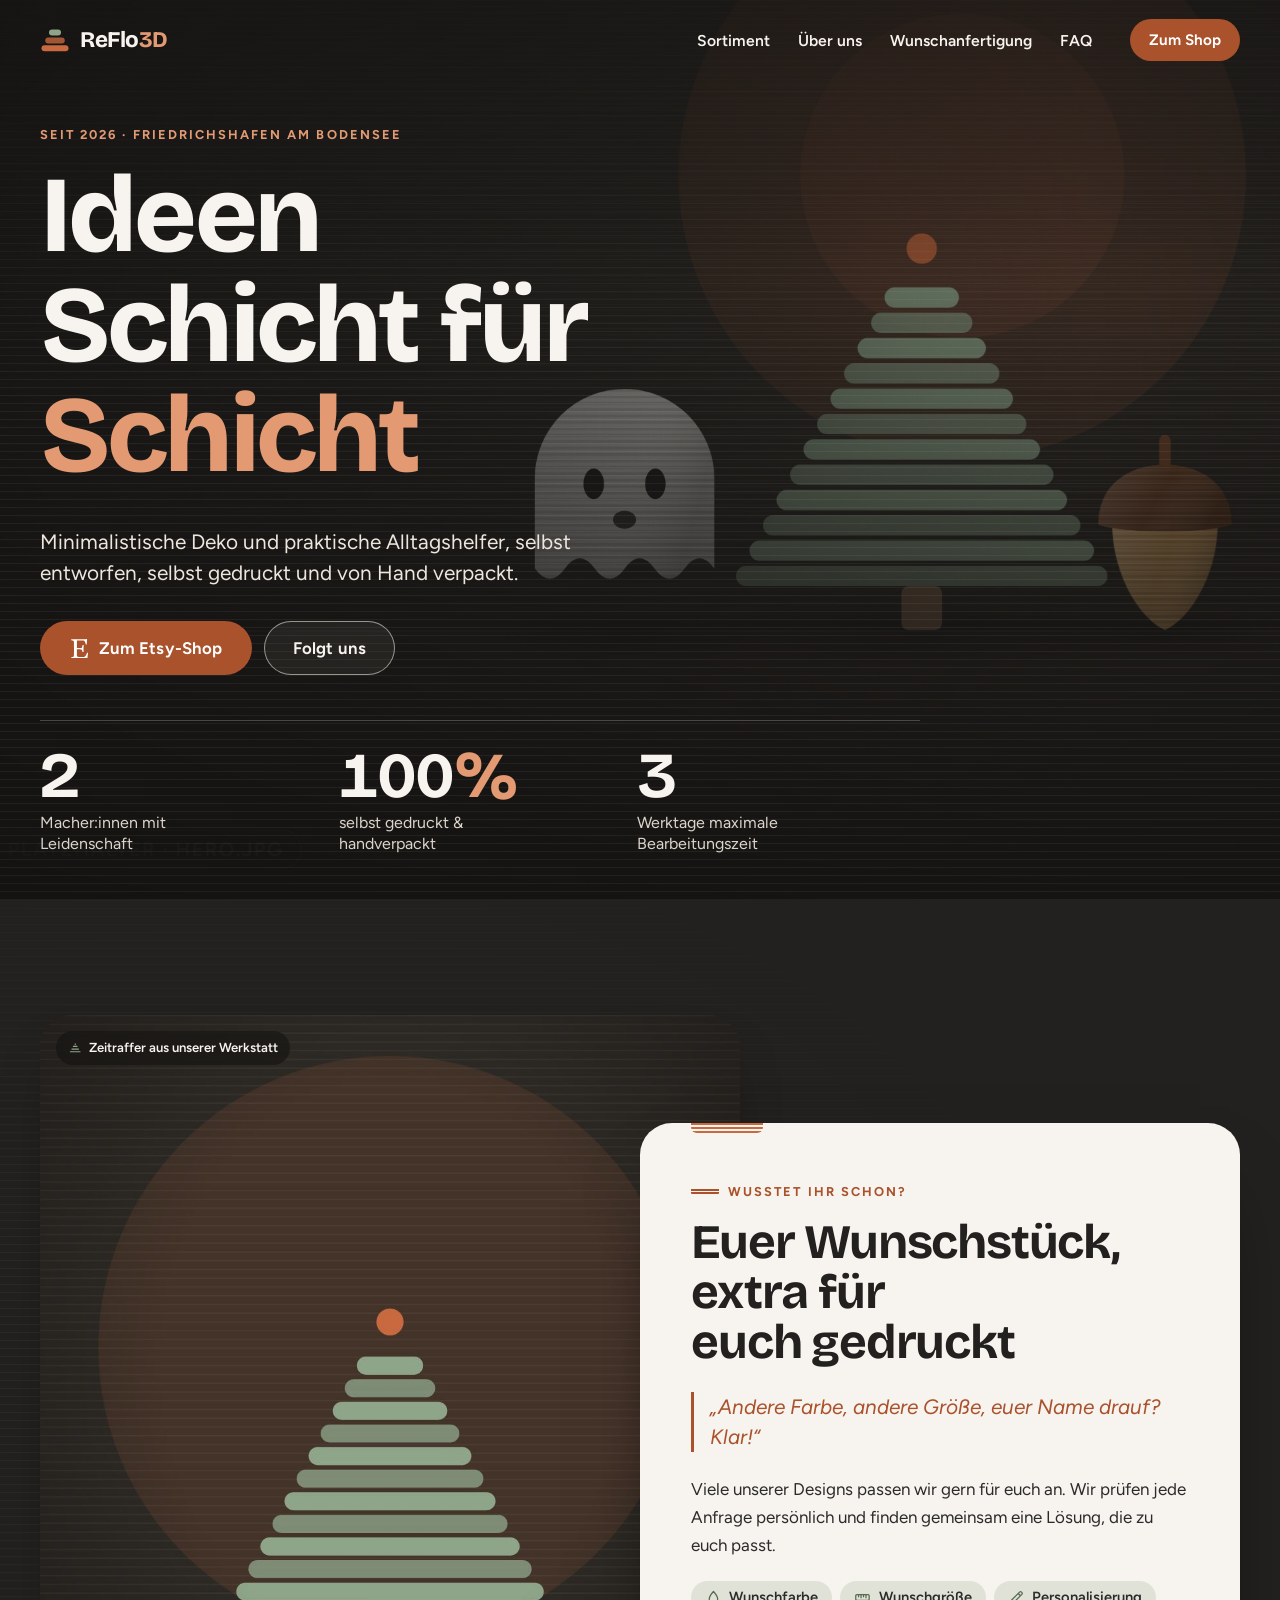
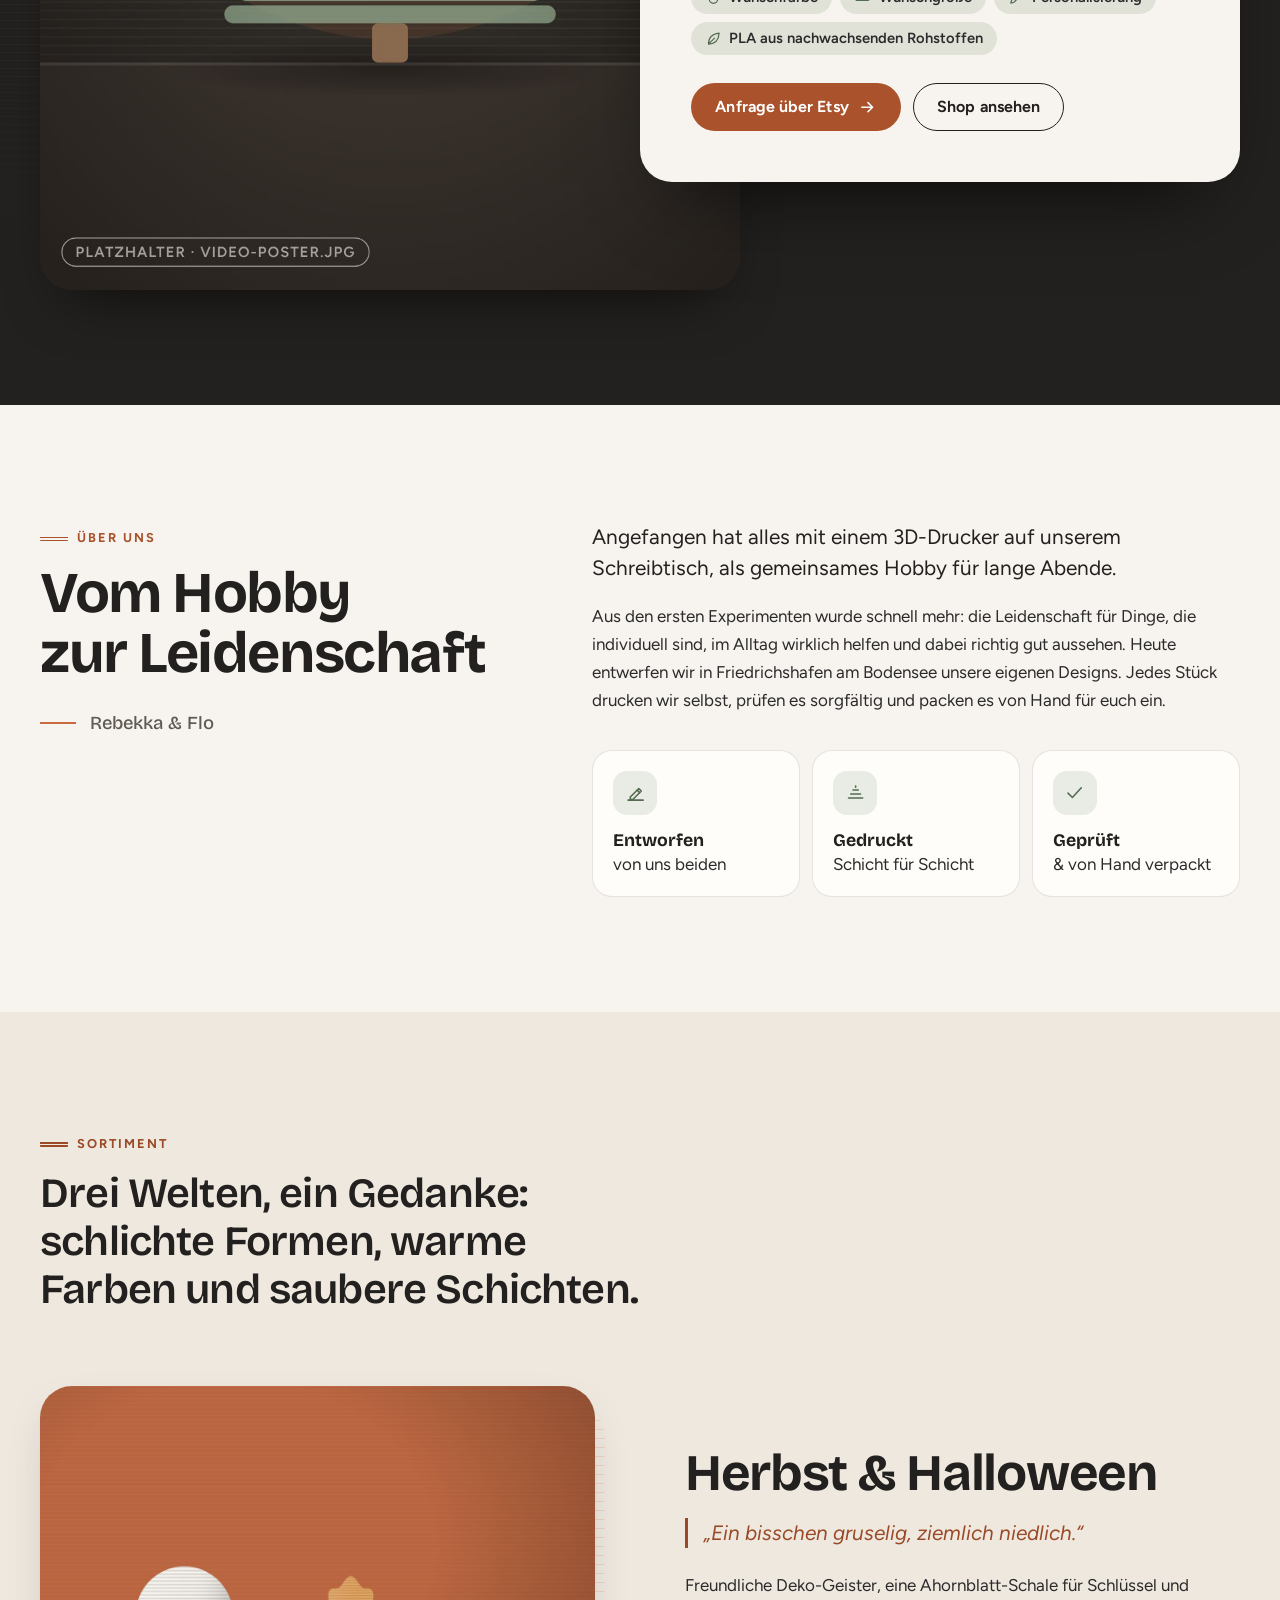
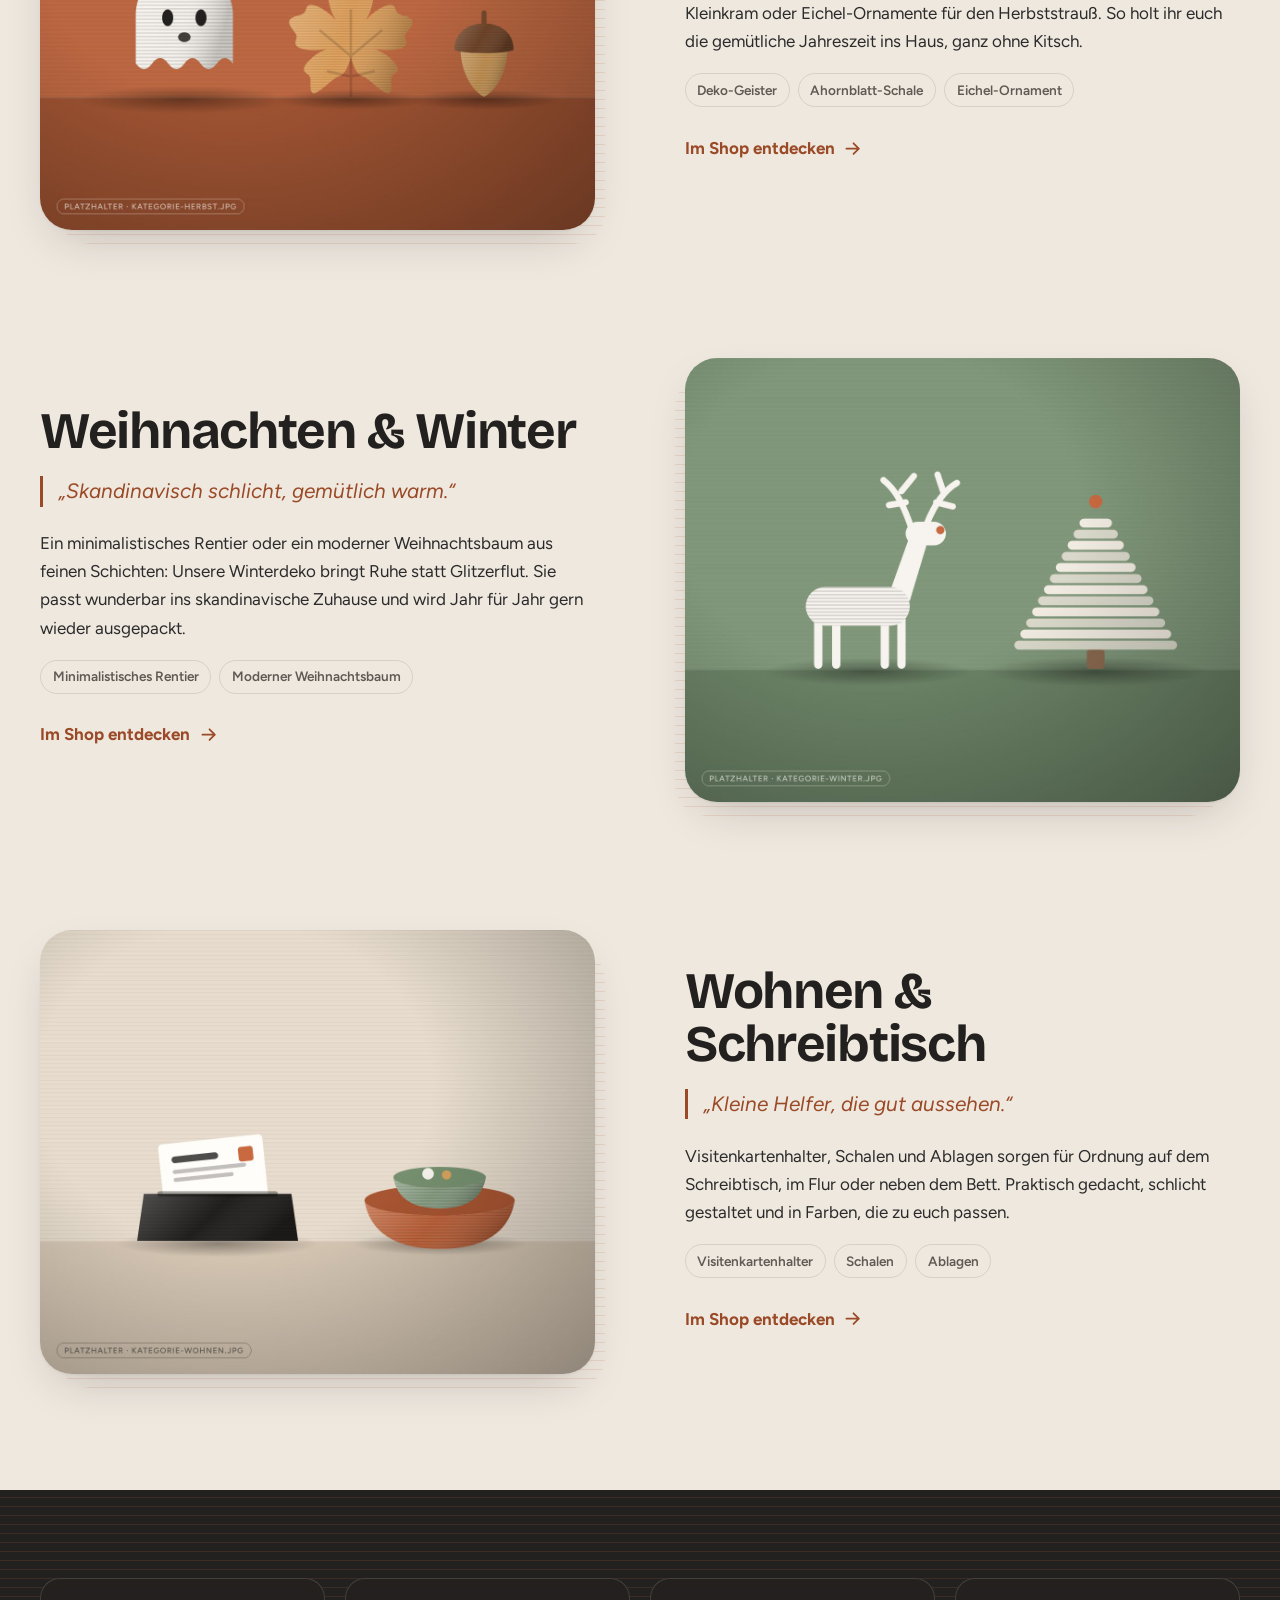
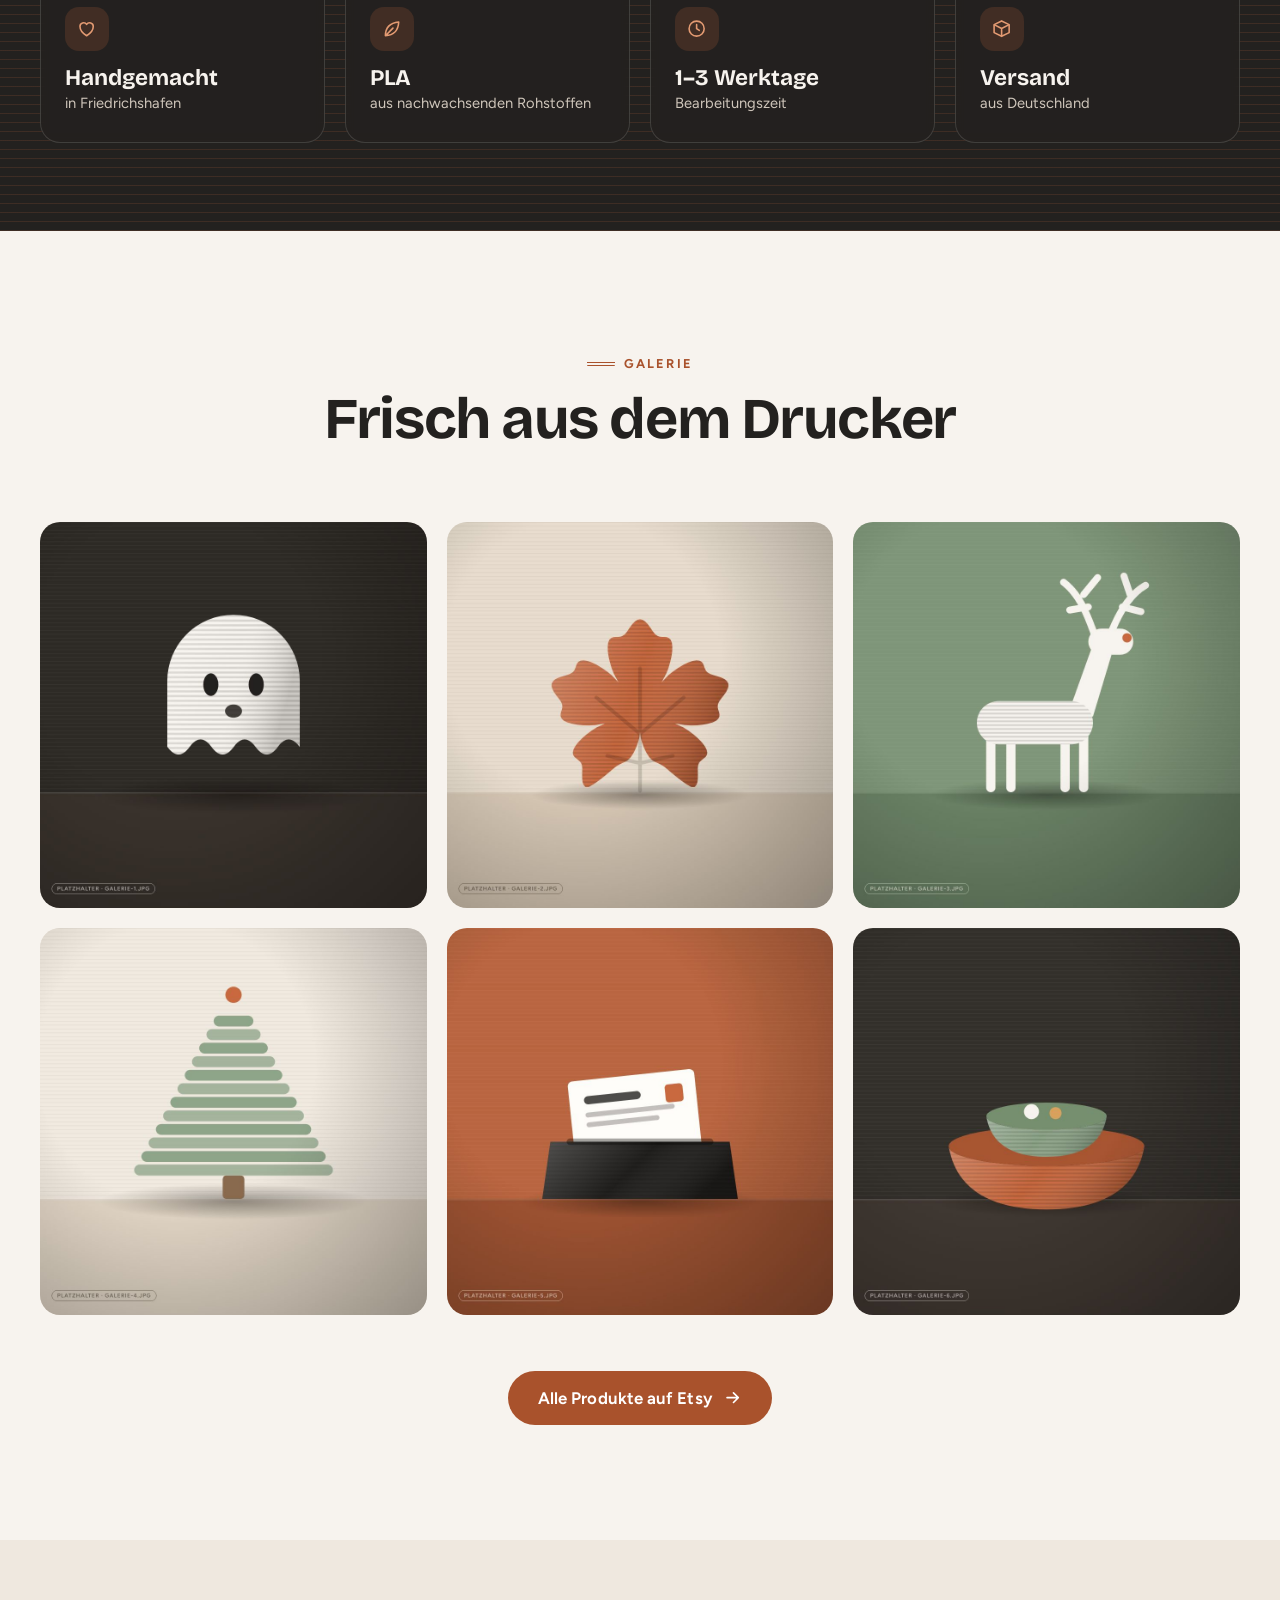
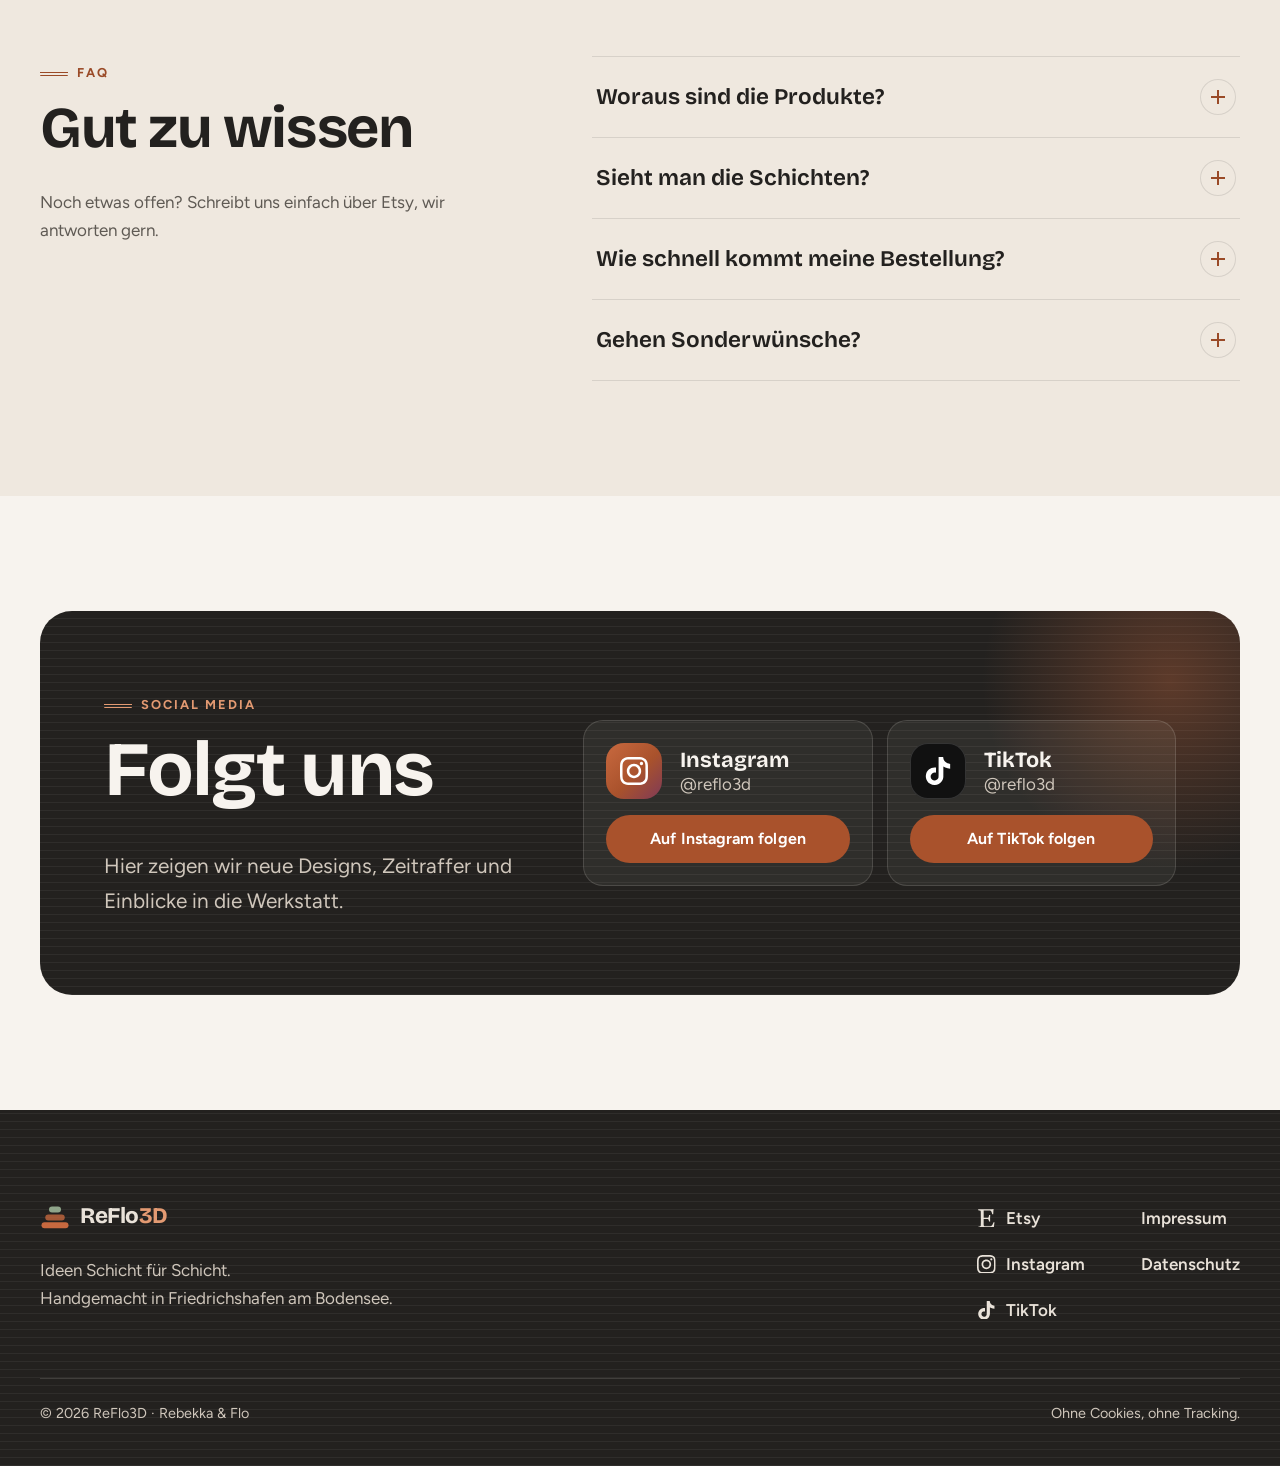
==== index.html @ 63804d5b "One-Page-Website für ReFlo3D - index.html: Hero mit Druck-Animation und hochzählenden Kennzahlen,   " ====
<!doctype html>
<html lang="de">
<head>
  <meta charset="utf-8">
  <meta name="viewport" content="width=device-width, initial-scale=1, viewport-fit=cover">
  <title>ReFlo3D – Ideen Schicht für Schicht | 3D-Druck-Deko aus Friedrichshafen</title>
  <meta name="description" content="ReFlo3D ist der kleine 3D-Druck-Shop von Rebekka und Flo aus Friedrichshafen am Bodensee: minimalistische Deko und praktische Alltagshelfer, selbst entworfen, selbst gedruckt und von Hand verpackt.">
  <link rel="canonical" href="https://reflo3d.de/">
  <meta name="theme-color" content="#23211F">
  <meta name="color-scheme" content="light dark">

  <!-- Open Graph / Twitter -->
  <meta property="og:type" content="website">
  <meta property="og:locale" content="de_DE">
  <meta property="og:site_name" content="ReFlo3D">
  <meta property="og:url" content="https://reflo3d.de/">
  <meta property="og:title" content="ReFlo3D – Ideen Schicht für Schicht">
  <meta property="og:description" content="Minimalistische Deko und praktische Alltagshelfer aus dem 3D-Drucker, selbst entworfen und von Hand verpackt in Friedrichshafen am Bodensee.">
  <meta property="og:image" content="https://reflo3d.de/assets/img/og-image.jpg">
  <meta property="og:image:width" content="1200">
  <meta property="og:image:height" content="630">
  <meta property="og:image:alt" content="ReFlo3D – Ideen Schicht für Schicht">
  <meta name="twitter:card" content="summary_large_image">
  <meta name="twitter:title" content="ReFlo3D – Ideen Schicht für Schicht">
  <meta name="twitter:description" content="Minimalistische 3D-Druck-Deko und Alltagshelfer aus Friedrichshafen am Bodensee.">
  <meta name="twitter:image" content="https://reflo3d.de/assets/img/og-image.jpg">

  <!-- Icons -->
  <link rel="icon" href="assets/img/favicon.svg" type="image/svg+xml">
  <link rel="icon" href="assets/img/favicon-32.png" type="image/png" sizes="32x32">
  <link rel="apple-touch-icon" href="assets/img/apple-touch-icon.png">

  <!-- Lokale Schriften, kein externes CDN -->
  <link rel="preload" href="assets/fonts/bricolage-grotesque-latin-wght.woff2" as="font" type="font/woff2" crossorigin>
  <link rel="preload" href="assets/fonts/figtree-latin-wght.woff2" as="font" type="font/woff2" crossorigin>
  <link rel="stylesheet" href="assets/css/style.css">
  <script>document.documentElement.classList.add('js');</script>
  <script src="assets/js/main.js" defer></script>

  <script type="application/ld+json">
  {
    "@context": "https://schema.org",
    "@type": "Organization",
    "name": "ReFlo3D",
    "url": "https://reflo3d.de/",
    "logo": "https://reflo3d.de/assets/img/logo.svg",
    "slogan": "Ideen Schicht für Schicht",
    "foundingDate": "2026",
    "address": { "@type": "PostalAddress", "addressLocality": "Friedrichshafen", "addressCountry": "DE" },
    "sameAs": [
      "https://www.etsy.com/de/shop/Reflo3d",
      "https://www.instagram.com/reflo3d",
      "https://www.tiktok.com/@reflo3d"
    ]
  }
  </script>
</head>
<body>
  <!-- Icon-Sprite: Marken-Icons aus Simple Icons (simpleicons.org, CC0), restliche Icons eigene Linien-Icons -->
  <svg width="0" height="0" class="sprite" aria-hidden="true" focusable="false">
    <symbol id="i-etsy" viewBox="0 0 24 24"><path fill="currentColor" d="M8.559 2.445c0-.325.033-.52.59-.52h7.465c1.3 0 2.02 1.11 2.54 3.193l.42 1.666h1.27c.23-4.728.43-6.784.43-6.784s-3.196.36-5.09.36H6.635L1.521.196v1.37l1.725.326c1.21.24 1.5.496 1.6 1.606 0 0 .11 3.27.11 8.64 0 5.385-.09 8.61-.09 8.61 0 .973-.39 1.333-1.59 1.573l-1.722.33V24l5.13-.165h8.55c1.935 0 6.39.165 6.39.165.105-1.17.75-6.48.855-7.064h-1.2l-1.284 2.91c-1.005 2.28-2.476 2.445-4.11 2.445h-4.906c-1.63 0-2.415-.64-2.415-2.05V12.8s3.62 0 4.79.096c.912.064 1.463.325 1.76 1.598l.39 1.695h1.41l-.09-4.278.192-4.305h-1.391l-.45 1.89c-.283 1.244-.48 1.47-1.754 1.6-1.666.17-4.815.14-4.815.14V2.45h-.05z"/></symbol>
    <symbol id="i-instagram" viewBox="0 0 24 24"><path fill="currentColor" d="M7.0301.084c-1.2768.0602-2.1487.264-2.911.5634-.7888.3075-1.4575.72-2.1228 1.3877-.6652.6677-1.075 1.3368-1.3802 2.127-.2954.7638-.4956 1.6365-.552 2.914-.0564 1.2775-.0689 1.6882-.0626 4.947.0062 3.2586.0206 3.6671.0825 4.9473.061 1.2765.264 2.1482.5635 2.9107.308.7889.72 1.4573 1.388 2.1228.6679.6655 1.3365 1.0743 2.1285 1.38.7632.295 1.6361.4961 2.9134.552 1.2773.056 1.6884.069 4.9462.0627 3.2578-.0062 3.668-.0207 4.9478-.0814 1.28-.0607 2.147-.2652 2.9098-.5633.7889-.3086 1.4578-.72 2.1228-1.3881.665-.6682 1.0745-1.3378 1.3795-2.1284.2957-.7632.4966-1.636.552-2.9124.056-1.2809.0692-1.6898.063-4.948-.0063-3.2583-.021-3.6668-.0817-4.9465-.0607-1.2797-.264-2.1487-.5633-2.9117-.3084-.7889-.72-1.4568-1.3876-2.1228C21.2982 1.33 20.628.9208 19.8378.6165 19.074.321 18.2017.1197 16.9244.0645 15.6471.0093 15.236-.005 11.977.0014 8.718.0076 8.31.0215 7.0301.0839m.1402 21.6932c-1.17-.0509-1.8053-.2453-2.2287-.408-.5606-.216-.96-.4771-1.3819-.895-.422-.4178-.6811-.8186-.9-1.378-.1644-.4234-.3624-1.058-.4171-2.228-.0595-1.2645-.072-1.6442-.079-4.848-.007-3.2037.0053-3.583.0607-4.848.05-1.169.2456-1.805.408-2.2282.216-.5613.4762-.96.895-1.3816.4188-.4217.8184-.6814 1.3783-.9003.423-.1651 1.0575-.3614 2.227-.4171 1.2655-.06 1.6447-.072 4.848-.079 3.2033-.007 3.5835.005 4.8495.0608 1.169.0508 1.8053.2445 2.228.408.5608.216.96.4754 1.3816.895.4217.4194.6816.8176.9005 1.3787.1653.4217.3617 1.056.4169 2.2263.0602 1.2655.0739 1.645.0796 4.848.0058 3.203-.0055 3.5834-.061 4.848-.051 1.17-.245 1.8055-.408 2.2294-.216.5604-.4763.96-.8954 1.3814-.419.4215-.8181.6811-1.3783.9-.4224.1649-1.0577.3617-2.2262.4174-1.2656.0595-1.6448.072-4.8493.079-3.2045.007-3.5825-.006-4.848-.0608M16.953 5.5864A1.44 1.44 0 1 0 18.39 4.144a1.44 1.44 0 0 0-1.437 1.4424M5.8385 12.012c.0067 3.4032 2.7706 6.1557 6.173 6.1493 3.4026-.0065 6.157-2.7701 6.1506-6.1733-.0065-3.4032-2.771-6.1565-6.174-6.1498-3.403.0067-6.156 2.771-6.1496 6.1738M8 12.0077a4 4 0 1 1 4.008 3.9921A3.9996 3.9996 0 0 1 8 12.0077"/></symbol>
    <symbol id="i-tiktok" viewBox="0 0 24 24"><path fill="currentColor" d="M12.525.02c1.31-.02 2.61-.01 3.91-.02.08 1.53.63 3.09 1.75 4.17 1.12 1.11 2.7 1.62 4.24 1.79v4.03c-1.44-.05-2.89-.35-4.2-.97-.57-.26-1.1-.59-1.62-.93-.01 2.92.01 5.84-.02 8.75-.08 1.4-.54 2.79-1.35 3.94-1.31 1.92-3.58 3.17-5.91 3.21-1.43.08-2.86-.31-4.08-1.03-2.02-1.19-3.44-3.37-3.65-5.71-.02-.5-.03-1-.01-1.49.18-1.9 1.12-3.72 2.58-4.96 1.66-1.44 3.98-2.13 6.15-1.72.02 1.48-.04 2.96-.04 4.44-.99-.32-2.15-.23-3.02.37-.63.41-1.11 1.04-1.36 1.75-.21.51-.15 1.07-.14 1.61.24 1.64 1.82 3.02 3.5 2.87 1.12-.01 2.19-.66 2.77-1.61.19-.33.4-.67.41-1.06.1-1.79.06-3.57.07-5.36.01-4.03-.01-8.05.02-12.07z"/></symbol>
    <symbol id="i-arrow" viewBox="0 0 24 24"><path fill="none" stroke="currentColor" stroke-width="2" stroke-linecap="round" stroke-linejoin="round" d="M5 12h14m-6-6 6 6-6 6"/></symbol>
    <symbol id="i-droplet" viewBox="0 0 24 24"><path fill="none" stroke="currentColor" stroke-width="1.8" stroke-linejoin="round" d="M12 3.5s6 6.4 6 10.8a6 6 0 0 1-12 0C6 9.9 12 3.5 12 3.5z"/></symbol>
    <symbol id="i-ruler" viewBox="0 0 24 24"><g fill="none" stroke="currentColor" stroke-width="1.8" stroke-linecap="round" stroke-linejoin="round"><rect x="2.5" y="8" width="19" height="8" rx="1.6"/><path d="M6.5 8v3M10 8v4.5M13.5 8v3M17 8v4.5"/></g></symbol>
    <symbol id="i-pen" viewBox="0 0 24 24"><path fill="none" stroke="currentColor" stroke-width="1.8" stroke-linecap="round" stroke-linejoin="round" d="m4 20 1.2-4.4L16.4 4.4a2 2 0 0 1 2.8 0l.4.4a2 2 0 0 1 0 2.8L8.4 18.8zM14.5 6.3l3.2 3.2"/></symbol>
    <symbol id="i-leaf" viewBox="0 0 24 24"><path fill="none" stroke="currentColor" stroke-width="1.8" stroke-linecap="round" stroke-linejoin="round" d="M5 20c0-9 5.5-14.5 15-15.5C19.5 14 14 19.5 5 20zm0 0 8.5-8.5"/></symbol>
    <symbol id="i-heart" viewBox="0 0 24 24"><path fill="none" stroke="currentColor" stroke-width="1.8" stroke-linejoin="round" d="M12 20s-7.5-4.6-7.5-10.4A4.1 4.1 0 0 1 12 7.2a4.1 4.1 0 0 1 7.5 2.4C19.5 15.4 12 20 12 20z"/></symbol>
    <symbol id="i-clock" viewBox="0 0 24 24"><g fill="none" stroke="currentColor" stroke-width="1.8" stroke-linecap="round" stroke-linejoin="round"><circle cx="12" cy="12" r="8.5"/><path d="M12 7.5V12l3 2"/></g></symbol>
    <symbol id="i-box" viewBox="0 0 24 24"><g fill="none" stroke="currentColor" stroke-width="1.8" stroke-linejoin="round"><path d="M3.5 7.5 12 3.3l8.5 4.2v9L12 20.7l-8.5-4.2z"/><path d="M3.5 7.5 12 11.8l8.5-4.3M12 11.8v8.9"/></g></symbol>
    <symbol id="i-layers" viewBox="0 0 24 24"><g fill="none" stroke="currentColor" stroke-width="1.8" stroke-linecap="round"><path d="M4 18h16M6.5 13.5h11M9 9h6"/><path d="M12 4.5v1.5"/></g></symbol>
    <symbol id="i-check" viewBox="0 0 24 24"><path fill="none" stroke="currentColor" stroke-width="1.8" stroke-linecap="round" stroke-linejoin="round" d="M4.5 12.5 9.5 17.5 19.5 6.5"/></symbol>
    <symbol id="i-pencil-ruler" viewBox="0 0 24 24"><g fill="none" stroke="currentColor" stroke-width="1.8" stroke-linecap="round" stroke-linejoin="round"><path d="M3.5 20.5h17"/><path d="m6 17 9.6-9.6 2.8 2.8L8.8 19.8H6z"/><path d="m13.8 9.2 2.8 2.8"/></g></symbol>
    <symbol id="i-play" viewBox="0 0 24 24"><path fill="currentColor" d="M8 5.5v13l10.5-6.5z"/></symbol>
    <symbol id="i-pause" viewBox="0 0 24 24"><path fill="currentColor" d="M7 5h3.5v14H7zM13.5 5H17v14h-3.5z"/></symbol>
    <symbol id="i-mark" viewBox="0 0 40 40"><rect x="2" y="27" width="36" height="8" rx="4" fill="#C8693F"/><rect x="7" y="16.5" width="26" height="8" rx="4" fill="#C8693F" opacity=".78"/><rect x="12" y="6" width="16" height="8" rx="4" fill="#8FA58A"/></symbol>
  </svg>

  <a class="skip-link" href="#inhalt">Zum Inhalt springen</a>

  <!-- 1. Header -->
  <header class="site-header" data-header>
    <div class="container header-inner">
      <a class="brand" href="#top" aria-label="ReFlo3D – zum Seitenanfang">
        <svg class="brand-mark" width="32" height="32" aria-hidden="true" focusable="false"><use href="#i-mark"/></svg>
        <span class="brand-name">ReFlo<span>3D</span></span>
      </a>

      <nav class="nav" aria-label="Hauptnavigation">
        <ul class="nav-list">
          <li><a href="#sortiment">Sortiment</a></li>
          <li><a href="#ueber-uns">Über uns</a></li>
          <li><a href="#wunschanfertigung">Wunschanfertigung</a></li>
          <li><a href="#faq">FAQ</a></li>
        </ul>
        <a class="btn btn-primary btn-sm" href="https://www.etsy.com/de/shop/Reflo3d" target="_blank" rel="noopener noreferrer">Zum Shop</a>
      </nav>

      <button class="burger" type="button" aria-expanded="false" aria-controls="mobile-menu" aria-label="Menü öffnen" data-burger>
        <span class="burger-lines" aria-hidden="true"><span></span><span></span><span></span></span>
      </button>
    </div>
  </header>

  <!-- Mobiles Vollbild-Menü -->
  <div class="mobile-menu" id="mobile-menu" role="dialog" aria-modal="true" aria-label="Menü" hidden data-menu>
    <nav class="mobile-menu-inner container" aria-label="Mobile Navigation">
      <ul class="mobile-menu-list">
        <li><a href="#sortiment">Sortiment</a></li>
        <li><a href="#ueber-uns">Über uns</a></li>
        <li><a href="#wunschanfertigung">Wunschanfertigung</a></li>
        <li><a href="#faq">FAQ</a></li>
        <li><a href="#folgt-uns">Folgt uns</a></li>
      </ul>
      <a class="btn btn-primary btn-lg" href="https://www.etsy.com/de/shop/Reflo3d" target="_blank" rel="noopener noreferrer">
        <svg class="icon" aria-hidden="true" focusable="false"><use href="#i-etsy"/></svg>
        Zum Etsy-Shop
      </a>
      <div class="mobile-menu-social">
        <a class="icon-btn" href="https://www.instagram.com/reflo3d" target="_blank" rel="noopener noreferrer" aria-label="ReFlo3D auf Instagram">
          <svg class="icon" aria-hidden="true" focusable="false"><use href="#i-instagram"/></svg>
        </a>
        <a class="icon-btn" href="https://www.tiktok.com/@reflo3d" target="_blank" rel="noopener noreferrer" aria-label="ReFlo3D auf TikTok">
          <svg class="icon" aria-hidden="true" focusable="false"><use href="#i-tiktok"/></svg>
        </a>
      </div>
    </nav>
  </div>

  <main id="inhalt">

    <!-- 2. Hero -->
    <section class="hero theme-dark" id="top" aria-labelledby="hero-title">
      <div class="hero-media">
        <img src="assets/img/hero.jpg" width="2000" height="1333" fetchpriority="high" decoding="async"
             alt="3D-gedruckte Deko von ReFlo3D: ein kleiner Geist, ein Tannenbaum aus Schichten und eine Eichel auf einem dunklen Holztisch">
      </div>
      <div class="hero-layers" aria-hidden="true"></div>

      <div class="container hero-inner">
        <p class="overline">Seit 2026 · Friedrichshafen am Bodensee</p>
        <h1 class="hero-title" id="hero-title">
          <span class="print-line" style="--i:2">Ideen</span>
          <span class="print-line" style="--i:1">Schicht für</span>
          <span class="print-line" style="--i:0">Schicht</span>
        </h1>
        <p class="hero-lead">Minimalistische Deko und praktische Alltagshelfer, selbst entworfen, selbst gedruckt und von Hand verpackt.</p>
        <div class="btn-row">
          <a class="btn btn-primary btn-lg" href="https://www.etsy.com/de/shop/Reflo3d" target="_blank" rel="noopener noreferrer" data-hero-cta>
            <svg class="icon" aria-hidden="true" focusable="false"><use href="#i-etsy"/></svg>
            Zum Etsy-Shop
          </a>
          <a class="btn btn-ghost btn-lg" href="#folgt-uns">Folgt uns</a>
        </div>

        <ul class="stats" aria-label="ReFlo3D in Zahlen">
          <li class="stat">
            <span class="stat-num" aria-hidden="true"><span data-count="2">2</span></span>
            <span class="stat-label"><span class="sr-only">2 </span>Macher:innen mit Leidenschaft</span>
          </li>
          <li class="stat">
            <span class="stat-num" aria-hidden="true"><span data-count="100">100</span><span class="stat-suffix">%</span></span>
            <span class="stat-label"><span class="sr-only">100 % </span>selbst gedruckt &amp; handverpackt</span>
          </li>
          <li class="stat">
            <span class="stat-num" aria-hidden="true"><span data-count="3">3</span></span>
            <span class="stat-label"><span class="sr-only">3 </span>Werktage maximale Bearbeitungszeit</span>
          </li>
        </ul>
      </div>
    </section>

    <!-- 3. Video-Bereich / Wunschanfertigung -->
    <section class="section feature theme-dark" id="wunschanfertigung" aria-labelledby="wunsch-title">
      <div class="container feature-grid">
        <figure class="feature-media reveal">
          <video class="feature-video" muted playsinline loop preload="none" width="720" height="900"
                 poster="assets/img/video-poster.jpg" data-src="assets/video/druck-zeitraffer.mp4"
                 aria-label="Zeitraffer aus unserer Werkstatt: ein Tannenbaum entsteht im 3D-Drucker Schicht für Schicht"></video>
          <button class="video-toggle" type="button" aria-label="Video pausieren" hidden data-video-toggle>
            <svg class="icon" aria-hidden="true" focusable="false"><use href="#i-pause"/></svg>
          </button>
          <figcaption class="feature-caption">
            <svg class="icon" aria-hidden="true" focusable="false"><use href="#i-layers"/></svg>
            Zeitraffer aus unserer Werkstatt
          </figcaption>
        </figure>

        <div class="offer-card reveal">
          <p class="eyebrow">Wusstet ihr schon?</p>
          <h2 class="offer-title" id="wunsch-title">Euer Wunschstück, extra für euch gedruckt</h2>
          <p class="quote">„Andere Farbe, andere Größe, euer Name drauf? Klar!“</p>
          <p>Viele unserer Designs passen wir gern für euch an. Wir prüfen jede Anfrage persönlich und finden gemeinsam eine Lösung, die zu euch passt.</p>
          <ul class="chips" aria-label="Möglichkeiten der Wunschanfertigung">
            <li class="chip"><svg class="icon" aria-hidden="true" focusable="false"><use href="#i-droplet"/></svg>Wunschfarbe</li>
            <li class="chip"><svg class="icon" aria-hidden="true" focusable="false"><use href="#i-ruler"/></svg>Wunschgröße</li>
            <li class="chip"><svg class="icon" aria-hidden="true" focusable="false"><use href="#i-pen"/></svg>Personalisierung</li>
            <li class="chip"><svg class="icon" aria-hidden="true" focusable="false"><use href="#i-leaf"/></svg>PLA aus nachwachsenden Rohstoffen</li>
          </ul>
          <div class="btn-row">
            <a class="btn btn-primary" href="https://www.etsy.com/de/shop/Reflo3d" target="_blank" rel="noopener noreferrer">
              Anfrage über Etsy
              <svg class="icon" aria-hidden="true" focusable="false"><use href="#i-arrow"/></svg>
            </a>
            <a class="btn btn-outline" href="https://www.etsy.com/de/shop/Reflo3d" target="_blank" rel="noopener noreferrer">Shop ansehen</a>
          </div>
        </div>
      </div>
    </section>

    <!-- 4. Über uns -->
    <section class="section about theme-light" id="ueber-uns" aria-labelledby="about-title">
      <div class="container about-grid">
        <div class="about-head reveal">
          <p class="eyebrow">Über uns</p>
          <h2 class="section-title" id="about-title">Vom Hobby zur Leidenschaft</h2>
          <p class="signature">Rebekka &amp; Flo</p>
        </div>
        <div class="about-body reveal">
          <p class="lead">Angefangen hat alles mit einem 3D-Drucker auf unserem Schreibtisch, als gemeinsames Hobby für lange Abende.</p>
          <p>Aus den ersten Experimenten wurde schnell mehr: die Leidenschaft für Dinge, die individuell sind, im Alltag wirklich helfen und dabei richtig gut aussehen. Heute entwerfen wir in Friedrichshafen am Bodensee unsere eigenen Designs. Jedes Stück drucken wir selbst, prüfen es sorgfältig und packen es von Hand für euch ein.</p>
          <ol class="steps">
            <li class="step">
              <span class="step-icon"><svg class="icon" aria-hidden="true" focusable="false"><use href="#i-pencil-ruler"/></svg></span>
              <span class="step-text"><strong>Entworfen</strong> von uns beiden</span>
            </li>
            <li class="step">
              <span class="step-icon"><svg class="icon" aria-hidden="true" focusable="false"><use href="#i-layers"/></svg></span>
              <span class="step-text"><strong>Gedruckt</strong> Schicht für Schicht</span>
            </li>
            <li class="step">
              <span class="step-icon"><svg class="icon" aria-hidden="true" focusable="false"><use href="#i-check"/></svg></span>
              <span class="step-text"><strong>Geprüft</strong> &amp; von Hand verpackt</span>
            </li>
          </ol>
        </div>
      </div>
    </section>

    <!-- 5. Sortiment -->
    <section class="section range theme-light-alt" id="sortiment" aria-label="Sortiment">
      <div class="container">
        <header class="section-head reveal">
          <p class="eyebrow">Sortiment</p>
          <p class="section-intro">Drei Welten, ein Gedanke: schlichte Formen, warme Farben und saubere Schichten.</p>
        </header>

        <article class="topic">
          <figure class="topic-media reveal">
            <img src="assets/img/kategorie-herbst.jpg" width="1200" height="960" loading="lazy" decoding="async"
                 alt="Herbstdeko aus dem 3D-Drucker: ein weißer Deko-Geist, eine Ahornblatt-Schale und ein Eichel-Ornament auf terrakottafarbenem Grund">
          </figure>
          <div class="topic-body reveal">
            <h2 class="topic-title">Herbst &amp; Halloween</h2>
            <p class="quote">„Ein bisschen gruselig, ziemlich niedlich.“</p>
            <p>Freundliche Deko-Geister, eine Ahornblatt-Schale für Schlüssel und Kleinkram oder Eichel-Ornamente für den Herbststrauß. So holt ihr euch die gemütliche Jahreszeit ins Haus, ganz ohne Kitsch.</p>
            <ul class="tags" aria-label="Beispiele">
              <li>Deko-Geister</li><li>Ahornblatt-Schale</li><li>Eichel-Ornament</li>
            </ul>
            <a class="text-link" href="https://www.etsy.com/de/shop/Reflo3d" target="_blank" rel="noopener noreferrer">
              Im Shop entdecken <svg class="icon" aria-hidden="true" focusable="false"><use href="#i-arrow"/></svg>
            </a>
          </div>
        </article>

        <article class="topic">
          <figure class="topic-media reveal">
            <img src="assets/img/kategorie-winter.jpg" width="1200" height="960" loading="lazy" decoding="async"
                 alt="Winterdeko: ein minimalistisches Rentier in Creme und ein moderner Weihnachtsbaum aus gestapelten Schichten auf salbeigrünem Grund">
          </figure>
          <div class="topic-body reveal">
            <h2 class="topic-title">Weihnachten &amp; Winter</h2>
            <p class="quote">„Skandinavisch schlicht, gemütlich warm.“</p>
            <p>Ein minimalistisches Rentier oder ein moderner Weihnachtsbaum aus feinen Schichten: Unsere Winterdeko bringt Ruhe statt Glitzerflut. Sie passt wunderbar ins skandinavische Zuhause und wird Jahr für Jahr gern wieder ausgepackt.</p>
            <ul class="tags" aria-label="Beispiele">
              <li>Minimalistisches Rentier</li><li>Moderner Weihnachtsbaum</li>
            </ul>
            <a class="text-link" href="https://www.etsy.com/de/shop/Reflo3d" target="_blank" rel="noopener noreferrer">
              Im Shop entdecken <svg class="icon" aria-hidden="true" focusable="false"><use href="#i-arrow"/></svg>
            </a>
          </div>
        </article>

        <article class="topic">
          <figure class="topic-media reveal">
            <img src="assets/img/kategorie-wohnen.jpg" width="1200" height="960" loading="lazy" decoding="async"
                 alt="Schreibtisch-Helfer: ein anthrazitfarbener Visitenkartenhalter mit Karte und zwei ineinandergestellte Schalen in Terrakotta und Salbeigrün">
          </figure>
          <div class="topic-body reveal">
            <h2 class="topic-title">Wohnen &amp; Schreibtisch</h2>
            <p class="quote">„Kleine Helfer, die gut aussehen.“</p>
            <p>Visitenkartenhalter, Schalen und Ablagen sorgen für Ordnung auf dem Schreibtisch, im Flur oder neben dem Bett. Praktisch gedacht, schlicht gestaltet und in Farben, die zu euch passen.</p>
            <ul class="tags" aria-label="Beispiele">
              <li>Visitenkartenhalter</li><li>Schalen</li><li>Ablagen</li>
            </ul>
            <a class="text-link" href="https://www.etsy.com/de/shop/Reflo3d" target="_blank" rel="noopener noreferrer">
              Im Shop entdecken <svg class="icon" aria-hidden="true" focusable="false"><use href="#i-arrow"/></svg>
            </a>
          </div>
        </article>
      </div>
    </section>

    <!-- 6. Vertrauensleiste -->
    <section class="trust theme-dark" aria-label="Darauf könnt ihr euch verlassen">
      <div class="container">
        <ul class="trust-list">
          <li class="trust-item reveal">
            <span class="trust-icon"><svg class="icon" aria-hidden="true" focusable="false"><use href="#i-heart"/></svg></span>
            <strong>Handgemacht</strong>
            <span>in Friedrichshafen</span>
          </li>
          <li class="trust-item reveal">
            <span class="trust-icon"><svg class="icon" aria-hidden="true" focusable="false"><use href="#i-leaf"/></svg></span>
            <strong>PLA</strong>
            <span>aus nachwachsenden Rohstoffen</span>
          </li>
          <li class="trust-item reveal">
            <span class="trust-icon"><svg class="icon" aria-hidden="true" focusable="false"><use href="#i-clock"/></svg></span>
            <strong>1–3 Werktage</strong>
            <span>Bearbeitungszeit</span>
          </li>
          <li class="trust-item reveal">
            <span class="trust-icon"><svg class="icon" aria-hidden="true" focusable="false"><use href="#i-box"/></svg></span>
            <strong>Versand</strong>
            <span>aus Deutschland</span>
          </li>
        </ul>
      </div>
    </section>

    <!-- 7. Galerie -->
    <section class="section gallery theme-light" id="galerie" aria-labelledby="gallery-title">
      <div class="container">
        <header class="section-head section-head-center reveal">
          <p class="eyebrow">Galerie</p>
          <h2 class="section-title" id="gallery-title">Frisch aus dem Drucker</h2>
        </header>
        <ul class="gallery-grid">
          <li class="gallery-item reveal"><img src="assets/img/galerie-1.jpg" width="900" height="900" loading="lazy" decoding="async" alt="Weißer Deko-Geist aus PLA mit sichtbaren feinen Schichtlinien"></li>
          <li class="gallery-item reveal"><img src="assets/img/galerie-2.jpg" width="900" height="900" loading="lazy" decoding="async" alt="Ahornblatt-Schale in Terrakotta, 3D-gedruckt"></li>
          <li class="gallery-item reveal"><img src="assets/img/galerie-3.jpg" width="900" height="900" loading="lazy" decoding="async" alt="Minimalistisches Rentier in Creme als Winterdeko"></li>
          <li class="gallery-item reveal"><img src="assets/img/galerie-4.jpg" width="900" height="900" loading="lazy" decoding="async" alt="Moderner Weihnachtsbaum aus gestapelten Schichten in Salbeigrün"></li>
          <li class="gallery-item reveal"><img src="assets/img/galerie-5.jpg" width="900" height="900" loading="lazy" decoding="async" alt="Visitenkartenhalter in Anthrazit mit eingesteckter Visitenkarte"></li>
          <li class="gallery-item reveal"><img src="assets/img/galerie-6.jpg" width="900" height="900" loading="lazy" decoding="async" alt="Zwei ineinandergestellte Schalen in Terrakotta und Salbeigrün"></li>
        </ul>
        <div class="center reveal">
          <a class="btn btn-primary btn-lg" href="https://www.etsy.com/de/shop/Reflo3d" target="_blank" rel="noopener noreferrer">
            Alle Produkte auf Etsy
            <svg class="icon" aria-hidden="true" focusable="false"><use href="#i-arrow"/></svg>
          </a>
        </div>
      </div>
    </section>

    <!-- 8. FAQ -->
    <section class="section faq theme-light-alt" id="faq" aria-labelledby="faq-title">
      <div class="container faq-grid">
        <header class="faq-head reveal">
          <p class="eyebrow">FAQ</p>
          <h2 class="section-title" id="faq-title">Gut zu wissen</h2>
          <p>Noch etwas offen? Schreibt uns einfach über Etsy, wir antworten gern.</p>
        </header>
        <div class="faq-list reveal">
          <details class="faq-item">
            <summary>Woraus sind die Produkte?</summary>
            <div class="faq-answer">
              <p>Überwiegend aus hochwertigem PLA. Das ist ein Kunststoff auf Basis nachwachsender Rohstoffe und ideal für Deko im Innenbereich. Ein kleiner Tipp: PLA mag keine große Hitze, also bitte nicht ins heiße Auto oder direkt auf die Heizung stellen.</p>
            </div>
          </details>
          <details class="faq-item">
            <summary>Sieht man die Schichten?</summary>
            <div class="faq-answer">
              <p>Ja, ein bisschen. Feine Schichtlinien entstehen beim 3D-Druck produktionsbedingt. Sie sind kein Mangel, sondern machen jedes Stück zu einem kleinen Unikat.</p>
            </div>
          </details>
          <details class="faq-item">
            <summary>Wie schnell kommt meine Bestellung?</summary>
            <div class="faq-answer">
              <p>Meist bearbeiten wir eure Bestellung innerhalb von 1 bis 3 Werktagen. Danach geht sie sicher verpackt aus Deutschland auf die Reise zu euch.</p>
            </div>
          </details>
          <details class="faq-item">
            <summary>Gehen Sonderwünsche?</summary>
            <div class="faq-answer">
              <p>Ja, sehr gern! Schreibt uns einfach <a href="https://www.etsy.com/de/shop/Reflo3d" target="_blank" rel="noopener noreferrer">über Etsy</a>, was ihr euch vorstellt, egal ob Farbe, Größe oder ein Name. Wir prüfen jede Anfrage und melden uns bei euch.</p>
            </div>
          </details>
        </div>
      </div>
    </section>

    <!-- 9. Social -->
    <section class="section social-section theme-light" id="folgt-uns" aria-labelledby="social-title">
      <div class="container">
        <div class="social-block theme-dark reveal">
          <div class="social-intro">
            <p class="eyebrow">Social Media</p>
            <h2 class="section-title" id="social-title">Folgt uns</h2>
            <p>Hier zeigen wir neue Designs, Zeitraffer und Einblicke in die Werkstatt.</p>
          </div>
          <ul class="social-cards">
            <li class="social-card">
              <span class="social-icon social-icon-ig"><svg class="icon" aria-hidden="true" focusable="false"><use href="#i-instagram"/></svg></span>
              <span class="social-meta"><strong>Instagram</strong><span>@reflo3d</span></span>
              <a class="btn btn-primary" href="https://www.instagram.com/reflo3d" target="_blank" rel="noopener noreferrer">Auf Instagram folgen</a>
            </li>
            <li class="social-card">
              <span class="social-icon social-icon-tt"><svg class="icon" aria-hidden="true" focusable="false"><use href="#i-tiktok"/></svg></span>
              <span class="social-meta"><strong>TikTok</strong><span>@reflo3d</span></span>
              <a class="btn btn-primary" href="https://www.tiktok.com/@reflo3d" target="_blank" rel="noopener noreferrer">Auf TikTok folgen</a>
            </li>
          </ul>
        </div>
      </div>
    </section>
  </main>

  <!-- 10. Footer -->
  <footer class="site-footer theme-dark">
    <div class="container footer-inner">
      <div class="footer-brand">
        <a class="brand" href="#top" aria-label="ReFlo3D – zum Seitenanfang">
          <svg class="brand-mark" width="32" height="32" aria-hidden="true" focusable="false"><use href="#i-mark"/></svg>
          <span class="brand-name">ReFlo<span>3D</span></span>
        </a>
        <p class="footer-slogan">Ideen Schicht für Schicht.<br>Handgemacht in Friedrichshafen am Bodensee.</p>
      </div>
      <nav class="footer-nav" aria-label="Footer">
        <ul>
          <li><a href="https://www.etsy.com/de/shop/Reflo3d" target="_blank" rel="noopener noreferrer"><svg class="icon" aria-hidden="true" focusable="false"><use href="#i-etsy"/></svg>Etsy</a></li>
          <li><a href="https://www.instagram.com/reflo3d" target="_blank" rel="noopener noreferrer"><svg class="icon" aria-hidden="true" focusable="false"><use href="#i-instagram"/></svg>Instagram</a></li>
          <li><a href="https://www.tiktok.com/@reflo3d" target="_blank" rel="noopener noreferrer"><svg class="icon" aria-hidden="true" focusable="false"><use href="#i-tiktok"/></svg>TikTok</a></li>
        </ul>
        <ul>
          <li><a href="impressum.html">Impressum</a></li>
          <li><a href="datenschutz.html">Datenschutz</a></li>
        </ul>
      </nav>
    </div>
    <div class="container footer-bottom">
      <p>© <span data-year>2026</span> ReFlo3D · Rebekka &amp; Flo</p>
      <p>Ohne Cookies, ohne Tracking.</p>
    </div>
  </footer>

  <!-- 11. Mobile Aktionsleiste -->
  <div class="action-bar" data-action-bar>
    <a class="btn btn-primary" href="https://www.etsy.com/de/shop/Reflo3d" target="_blank" rel="noopener noreferrer">
      <svg class="icon" aria-hidden="true" focusable="false"><use href="#i-etsy"/></svg>
      Zum Shop
    </a>
    <a class="icon-btn" href="https://www.instagram.com/reflo3d" target="_blank" rel="noopener noreferrer" aria-label="ReFlo3D auf Instagram">
      <svg class="icon" aria-hidden="true" focusable="false"><use href="#i-instagram"/></svg>
    </a>
    <a class="icon-btn" href="https://www.tiktok.com/@reflo3d" target="_blank" rel="noopener noreferrer" aria-label="ReFlo3D auf TikTok">
      <svg class="icon" aria-hidden="true" focusable="false"><use href="#i-tiktok"/></svg>
    </a>
  </div>
</body>
</html>
---- assets/css/style.css ----
/* =========================================================
   ReFlo3D – Ideen Schicht für Schicht
   Reines CSS, mobile first. Schriften lokal (DSGVO).
   ========================================================= */

/* ---------- Schriften ---------- */
@font-face {
  font-family: "Bricolage Grotesque";
  src: url("../fonts/bricolage-grotesque-latin-wght.woff2") format("woff2");
  font-weight: 200 800;
  font-style: normal;
  font-display: swap;
}
@font-face {
  font-family: "Figtree";
  src: url("../fonts/figtree-latin-wght.woff2") format("woff2");
  font-weight: 300 900;
  font-style: normal;
  font-display: swap;
}
@font-face {
  font-family: "Figtree";
  src: url("../fonts/figtree-latin-wght-italic.woff2") format("woff2");
  font-weight: 300 900;
  font-style: italic;
  font-display: swap;
}

/* ---------- Design-Tokens ---------- */
:root {
  /* Markenfarben */
  --c-dark: #23211F;          /* Anthrazit: Hero, Video-Bereich, Footer */
  --c-cream: #F7F3EE;         /* Creme: Inhaltsbereiche */
  --c-text: #2B2B2B;          /* Fließtext */
  --c-accent: #C8693F;        /* Terrakotta */
  --c-sage: #8FA58A;          /* Salbei */

  /* Abgeleitete Töne (WCAG AA geprüft) */
  --c-accent-strong: #A9522C; /* Buttons/Links auf hell: 4,8:1 auf Creme, 5,3:1 mit weißem Text */
  --c-accent-hover: #8F4323;
  --c-accent-soft: #E39A72;   /* Akzent-Text auf dunkel: 6:1 */
  --c-sage-strong: #566C52;   /* Salbei-Text auf hell */
  --c-cream-alt: #EFE8DF;
  --c-dark-deep: #1A1917;

  /* Typografie */
  --font-head: "Bricolage Grotesque", "Avenir Next", "Segoe UI", system-ui, sans-serif;
  --font-body: "Figtree", "Segoe UI", system-ui, -apple-system, sans-serif;
  --fs-body: clamp(1rem, 0.96rem + 0.2vw, 1.0625rem);
  --fs-lead: clamp(1.125rem, 1.05rem + 0.4vw, 1.3rem);
  --fs-h2: clamp(2.1rem, 1.5rem + 3vw, 3.6rem);
  --fs-h1: clamp(3.4rem, 1.6rem + 9vw, 8.25rem);

  /* Layout */
  --container: 1200px;
  --gutter: clamp(16px, 4vw, 40px);
  --section-y: clamp(72px, 9vw, 136px);
  --radius-s: 12px;
  --radius-m: 20px;
  --radius-l: 32px;
  --header-h: 68px;
  --actionbar-h: 64px;

  --ease-out: cubic-bezier(.22, 1, .36, 1);
  --shadow-card: 0 1px 2px rgba(35, 33, 31, .06), 0 18px 48px -18px rgba(35, 33, 31, .28);

  /* Schichtlinien-Muster (Markenelement) */
  --layers-light: repeating-linear-gradient(0deg, rgba(255, 255, 255, .055) 0 1px, transparent 1px 8px);
  --layers-accent: repeating-linear-gradient(0deg, rgba(200, 105, 63, .16) 0 1px, transparent 1px 9px);

  /* Thema „hell“ als Standard */
  --bg: var(--c-cream);
  --fg: var(--c-text);
  --heading: var(--c-dark);
  --muted: #5F5A54;
  --accent-text: var(--c-accent-strong);
  --card: #FFFDFA;
  --border: rgba(43, 43, 43, .12);
  --focus: var(--c-accent-strong);
  --chip-bg: rgba(143, 165, 138, .2);
  --chip-icon: var(--c-sage-strong);

  color-scheme: light dark;
}

/* Abschnittsthemen: setzen die semantischen Variablen neu */
.theme-light { --bg: var(--c-cream); }
.theme-light-alt { --bg: var(--c-cream-alt); --accent-text: #9A4A27; } /* 5,1:1 auf Creme-Alt */
.theme-dark {
  --bg: var(--c-dark);
  --fg: #E9E2D9;
  --heading: var(--c-cream);
  --muted: #CFC6BB;
  --accent-text: var(--c-accent-soft);
  --card: #2D2A27;
  --border: rgba(247, 243, 238, .14);
  --focus: var(--c-accent-soft);
  --chip-bg: rgba(143, 165, 138, .18);
  --chip-icon: var(--c-sage);
}
.theme-light, .theme-light-alt, .theme-dark { background-color: var(--bg); color: var(--fg); }

/* Dark Mode: helle Bereiche werden warm-dunkel, dunkle noch etwas tiefer */
@media (prefers-color-scheme: dark) {
  :root, .theme-light, .theme-light-alt {
    --bg: #1F1D1B;
    --fg: #E6DFD6;
    --heading: #F7F3EE;
    --muted: #BDB3A8;
    --accent-text: var(--c-accent-soft);
    --card: #2A2724;
    --border: rgba(247, 243, 238, .12);
    --focus: var(--c-accent-soft);
    --chip-bg: rgba(143, 165, 138, .18);
    --chip-icon: var(--c-sage);
  }
  .theme-light-alt { --bg: #282522; }
  .theme-dark { --bg: #151413; --card: #262321; }
}

/* ---------- Basis ---------- */
*, *::before, *::after { box-sizing: border-box; }

html {
  -webkit-text-size-adjust: 100%;
  text-size-adjust: 100%;
  scroll-padding-top: calc(var(--header-h) + 12px);
}
@media (prefers-reduced-motion: no-preference) {
  html { scroll-behavior: smooth; }
}

body {
  margin: 0;
  font-family: var(--font-body);
  font-size: var(--fs-body);
  line-height: 1.65;
  background: var(--bg);
  color: var(--fg);
  -webkit-font-smoothing: antialiased;
  -moz-osx-font-smoothing: grayscale;
  text-rendering: optimizeLegibility;
}
body.is-locked { overflow: hidden; }

img, video, svg { display: block; max-width: 100%; }
img, video { height: auto; }
a { color: inherit; }
p { margin: 0 0 1em; }
p:last-child { margin-bottom: 0; }
ul, ol { margin: 0; padding: 0; list-style: none; }
figure { margin: 0; }
h1, h2, h3 {
  font-family: var(--font-head);
  color: var(--heading);
  font-weight: 700;
  line-height: 1.04;
  letter-spacing: -0.025em;
  margin: 0 0 .5em;
  text-wrap: balance;
}
strong { font-weight: 700; }

.sprite { position: absolute; width: 0; height: 0; overflow: hidden; }
.icon { width: 1.25em; height: 1.25em; flex: none; }

.sr-only {
  position: absolute !important; width: 1px; height: 1px; padding: 0; margin: -1px;
  overflow: hidden; clip: rect(0 0 0 0); white-space: nowrap; border: 0;
}

/* Sichtbarer Fokus-Rahmen */
:focus-visible {
  outline: 3px solid var(--focus);
  outline-offset: 3px;
  border-radius: 6px;
}
.btn:focus-visible, .icon-btn:focus-visible { border-radius: 999px; }

.skip-link {
  position: fixed; left: 16px; top: 12px; z-index: 200;
  transform: translateY(-200%);
  background: var(--c-dark); color: var(--c-cream);
  padding: .75em 1.25em; border-radius: 999px; font-weight: 700; text-decoration: none;
  transition: transform .2s;
}
.skip-link:focus { transform: none; }

.container {
  width: 100%;
  max-width: calc(var(--container) + 2 * var(--gutter));
  margin-inline: auto;
  padding-inline: var(--gutter);
}
.section { padding-block: var(--section-y); position: relative; }
.center { text-align: center; }

/* ---------- Typo-Bausteine ---------- */
.eyebrow, .overline {
  font-size: .8rem;
  font-weight: 700;
  letter-spacing: .16em;
  text-transform: uppercase;
  color: var(--accent-text);
  margin-bottom: 1rem;
  display: inline-flex;
  align-items: center;
  gap: .7em;
}
.eyebrow::before {
  content: "";
  width: 28px; height: 6px;
  background: repeating-linear-gradient(0deg, currentColor 0 1.5px, transparent 1.5px 3px);
  border-radius: 1px;
}
.section-title { font-size: var(--fs-h2); }
.section-head { max-width: 720px; margin-bottom: clamp(40px, 6vw, 72px); }
.section-head-center { margin-inline: auto; text-align: center; }
.section-intro {
  font-family: var(--font-head);
  font-size: clamp(1.6rem, 1.2rem + 2vw, 2.6rem);
  font-weight: 600;
  line-height: 1.15;
  letter-spacing: -0.02em;
  color: var(--heading);
  text-wrap: balance;
}
.lead { font-size: var(--fs-lead); line-height: 1.5; color: var(--heading); }

.quote {
  font-style: italic;
  font-size: clamp(1.1rem, 1rem + .5vw, 1.3rem);
  line-height: 1.45;
  color: var(--accent-text);
  margin-bottom: 1.1em;
  padding-left: 1rem;
  border-left: 3px solid currentColor;
}

/* ---------- Buttons ---------- */
.btn {
  --btn-bg: transparent;
  --btn-fg: inherit;
  --btn-border: transparent;
  display: inline-flex;
  align-items: center;
  justify-content: center;
  gap: .6em;
  min-height: 48px;
  padding: .8em 1.45em;
  border: 1.5px solid var(--btn-border);
  border-radius: 999px;
  background: var(--btn-bg);
  color: var(--btn-fg);
  font: 650 1rem/1.2 var(--font-body);
  letter-spacing: .005em;
  text-decoration: none;
  cursor: pointer;
  transition: background-color .25s, border-color .25s, color .25s, transform .35s var(--ease-out), box-shadow .35s var(--ease-out);
  -webkit-tap-highlight-color: transparent;
}
.btn .icon { width: 1.15em; height: 1.15em; }
.btn-sm { min-height: 42px; padding: .6em 1.15em; font-size: .95rem; }
.btn-lg { min-height: 54px; padding: .95em 1.7em; font-size: 1.05rem; }

.btn-primary { --btn-bg: var(--c-accent-strong); --btn-fg: #fff; }
.btn-primary:hover { --btn-bg: var(--c-accent-hover); }

.btn-ghost { --btn-fg: var(--c-cream); --btn-border: rgba(247, 243, 238, .55); backdrop-filter: blur(6px); -webkit-backdrop-filter: blur(6px); background: rgba(247, 243, 238, .06); }
.btn-ghost:hover { background: rgba(247, 243, 238, .16); --btn-border: var(--c-cream); }

.btn-outline { --btn-fg: var(--heading); --btn-border: currentColor; }
.btn-outline:hover { --btn-bg: var(--heading); --btn-fg: var(--bg); --btn-border: var(--heading); }

@media (hover: hover) {
  .btn:hover { transform: translateY(-2px); box-shadow: 0 12px 24px -12px rgba(35, 33, 31, .55); }
  .btn:active { transform: translateY(0); }
}

.btn-row { display: flex; flex-wrap: wrap; gap: 12px; }

.icon-btn {
  display: inline-grid; place-items: center;
  width: 48px; height: 48px; flex: none;
  border-radius: 999px;
  border: 1.5px solid rgba(247, 243, 238, .3);
  color: var(--c-cream);
  transition: background-color .25s, border-color .25s, transform .3s var(--ease-out);
}
.icon-btn:hover { background: rgba(247, 243, 238, .12); border-color: var(--c-cream); }

.text-link {
  display: inline-flex; align-items: center; gap: .45em;
  font-weight: 700; color: var(--accent-text);
  text-decoration: none;
  padding-block: .4em;
  background: linear-gradient(currentColor, currentColor) 0 100% / 0 2px no-repeat;
  transition: background-size .4s var(--ease-out);
}
.text-link .icon { transition: transform .35s var(--ease-out); }
.text-link:hover { background-size: 100% 2px; }
.text-link:hover .icon { transform: translateX(4px); }

/* ---------- 1. Header ---------- */
.site-header {
  position: fixed; inset: 0 0 auto; z-index: 100;
  height: var(--header-h);
  color: var(--c-cream);
  transition: background-color .35s, box-shadow .35s, color .35s, backdrop-filter .35s;
}
.header-inner { height: 100%; display: flex; align-items: center; justify-content: space-between; gap: 24px; }
.site-header.is-scrolled,
.site-header.is-solid {
  background: rgba(247, 243, 238, .82);
  color: var(--c-dark);
  -webkit-backdrop-filter: saturate(160%) blur(14px);
  backdrop-filter: saturate(160%) blur(14px);
  box-shadow: 0 1px 0 rgba(35, 33, 31, .08);
  --focus: var(--c-accent-strong);
}
.site-header:not(.is-scrolled):not(.is-solid) { --focus: var(--c-accent-soft); }
@media (prefers-color-scheme: dark) {
  .site-header.is-scrolled, .site-header.is-solid { background: rgba(26, 25, 23, .8); color: var(--c-cream); box-shadow: 0 1px 0 rgba(247, 243, 238, .08); --focus: var(--c-accent-soft); }
}
/* Menü offen: Header immer hell auf dunklem Overlay */
.menu-open .site-header { background: transparent; box-shadow: none; color: var(--c-cream); backdrop-filter: none; -webkit-backdrop-filter: none; --focus: var(--c-accent-soft); }

.brand {
  display: inline-flex; align-items: center; gap: 10px;
  text-decoration: none; color: inherit;
  font-family: var(--font-head); font-weight: 750; font-size: 1.4rem; letter-spacing: -0.02em;
}
.brand-mark { width: 30px; height: 30px; }
.brand-name span { color: var(--c-accent); }
.site-header:not(.is-scrolled):not(.is-solid) .brand-name span,
.theme-dark .brand-name span { color: var(--c-accent-soft); }

.nav { display: none; }
.nav-list { display: flex; gap: clamp(16px, 2.2vw, 32px); }
.nav-list a {
  position: relative;
  text-decoration: none; font-weight: 600; font-size: .98rem;
  padding: .5em 0;
}
.nav-list a::after {
  content: ""; position: absolute; left: 0; right: 0; bottom: .15em; height: 2px;
  background: currentColor; transform: scaleX(0); transform-origin: left;
  transition: transform .35s var(--ease-out);
}
.nav-list a:hover::after { transform: scaleX(1); }

.burger {
  display: inline-grid; place-items: center;
  width: 48px; height: 48px; margin-right: -8px;
  background: none; border: 0; border-radius: 999px; color: inherit; cursor: pointer;
}
.burger-lines { position: relative; width: 24px; height: 16px; display: block; }
.burger-lines span {
  position: absolute; left: 0; width: 100%; height: 2px; border-radius: 2px; background: currentColor;
  transition: transform .35s var(--ease-out), opacity .2s, top .35s var(--ease-out);
}
.burger-lines span:nth-child(1) { top: 0; }
.burger-lines span:nth-child(2) { top: 7px; width: 70%; }
.burger-lines span:nth-child(3) { top: 14px; }
.burger[aria-expanded="true"] .burger-lines span:nth-child(1) { top: 7px; transform: rotate(45deg); }
.burger[aria-expanded="true"] .burger-lines span:nth-child(2) { opacity: 0; }
.burger[aria-expanded="true"] .burger-lines span:nth-child(3) { top: 7px; transform: rotate(-45deg); }

@media (min-width: 900px) {
  :root { --header-h: 80px; }
  .nav { display: flex; align-items: center; gap: clamp(20px, 3vw, 40px); }
  .burger { display: none; }
}

/* Mobiles Vollbild-Menü */
.mobile-menu {
  position: fixed; inset: 0; z-index: 90;
  background: var(--c-dark) var(--layers-light);
  color: var(--c-cream);
  --focus: var(--c-accent-soft);
  display: flex;
  padding-top: calc(var(--header-h) + 24px);
  padding-bottom: calc(32px + env(safe-area-inset-bottom));
  overflow-y: auto;
  opacity: 0;
  transition: opacity .35s var(--ease-out);
}
.mobile-menu[hidden] { display: none; }
.mobile-menu.is-open { opacity: 1; }
.mobile-menu-inner { display: flex; flex-direction: column; gap: 32px; }
.mobile-menu-list a {
  display: block;
  font-family: var(--font-head); font-weight: 700;
  font-size: clamp(2rem, 9vw, 2.75rem); line-height: 1.15; letter-spacing: -0.02em;
  text-decoration: none; padding-block: .18em;
  opacity: 0; transform: translateY(16px);
  transition: opacity .45s var(--ease-out), transform .45s var(--ease-out), color .2s;
}
.mobile-menu-list a:hover { color: var(--c-accent-soft); }
.mobile-menu.is-open .mobile-menu-list a { opacity: 1; transform: none; }
.mobile-menu.is-open .mobile-menu-list li:nth-child(2) a { transition-delay: .04s; }
.mobile-menu.is-open .mobile-menu-list li:nth-child(3) a { transition-delay: .08s; }
.mobile-menu.is-open .mobile-menu-list li:nth-child(4) a { transition-delay: .12s; }
.mobile-menu.is-open .mobile-menu-list li:nth-child(5) a { transition-delay: .16s; }
.mobile-menu .btn { align-self: flex-start; }
.mobile-menu-social { display: flex; gap: 12px; margin-top: auto; }
@media (min-width: 900px) { .mobile-menu { display: none !important; } }

/* ---------- 2. Hero ---------- */
.hero {
  position: relative;
  isolation: isolate;
  overflow: hidden;
  min-height: 100vh;
  min-height: 100svh;
  display: flex;
  align-items: flex-end;
  padding-top: calc(var(--header-h) + 32px);
  padding-bottom: clamp(28px, 5vh, 64px);
  color: var(--c-cream);
}
.hero-media { position: absolute; inset: 0; z-index: -3; }
.hero-media img {
  width: 100%; height: 100%; object-fit: cover; object-position: 72% 50%;
}
/* Dunkler Verlauf: sichert Kontrast für den Text auf jedem späteren Foto */
.hero::before {
  content: ""; position: absolute; inset: 0; z-index: -2;
  background:
    linear-gradient(180deg, rgba(20, 19, 18, .62) 0%, rgba(20, 19, 18, .28) 32%, rgba(20, 19, 18, .72) 72%, rgba(20, 19, 18, .94) 100%),
    linear-gradient(90deg, rgba(20, 19, 18, .78) 0%, rgba(20, 19, 18, .35) 55%, rgba(20, 19, 18, 0) 85%);
}
.hero-layers {
  position: absolute; inset: 0; z-index: -1;
  background: var(--layers-light);
  -webkit-mask-image: linear-gradient(180deg, transparent 0%, #000 45%, #000 100%);
  mask-image: linear-gradient(180deg, transparent 0%, #000 45%, #000 100%);
  pointer-events: none;
}
.hero-inner { position: relative; }
.hero .overline { color: var(--c-accent-soft); }
.hero-title {
  font-size: min(var(--fs-h1), 12svh);
  line-height: .94;
  letter-spacing: -0.035em;
  font-weight: 750;
  margin: 0 0 .32em;
  color: var(--c-cream);
}
.print-line { display: block; position: relative; width: fit-content; padding-block: .04em; }
.print-line:last-child { color: var(--c-accent-soft); }
.hero-lead {
  max-width: 34ch;
  font-size: var(--fs-lead);
  line-height: 1.5;
  color: #EDE6DD;
  margin-bottom: 1.6em;
}
.stats {
  display: grid;
  grid-template-columns: repeat(3, minmax(0, 1fr));
  gap: 16px;
  margin-top: clamp(28px, 5vh, 56px);
  padding-top: clamp(18px, 2.5vh, 26px);
  border-top: 1px solid rgba(247, 243, 238, .22);
  max-width: 880px;
}
.stat { display: flex; flex-direction: column; gap: 4px; }
.stat-num {
  font-family: var(--font-head);
  font-weight: 700;
  font-size: clamp(2.2rem, 1.5rem + 3.5vw, 4rem);
  line-height: 1;
  letter-spacing: -0.03em;
  color: var(--c-cream);
  font-variant-numeric: tabular-nums;
}
.stat-suffix { color: var(--c-accent-soft); margin-left: .04em; }
.stat-label { font-size: clamp(.82rem, .75rem + .35vw, 1rem); line-height: 1.35; color: #DCD4CA; max-width: 22ch; }

/* H1 „druckt“ sich Zeile für Zeile von unten nach oben auf */
@media (prefers-reduced-motion: no-preference) {
  .print-line {
    clip-path: inset(100% 0 0 0);
    animation: print-layer 1s steps(14, end) forwards;
    animation-delay: calc(.25s + var(--i) * .45s);
  }
  .print-line::after {
    content: ""; position: absolute; left: -4%; right: -4%; height: 3px; top: calc(100% - 3px);
    background: var(--c-accent);
    box-shadow: 0 0 14px 2px rgba(227, 154, 114, .7);
    border-radius: 2px;
    animation: print-nozzle 1s steps(14, end) forwards;
    animation-delay: calc(.25s + var(--i) * .45s);
  }
  .hero-media img { animation: hero-zoom 2.4s var(--ease-out) both; }
  .hero .overline, .hero-lead, .hero .btn-row, .stats {
    animation: fade-up .9s var(--ease-out) both;
  }
  .hero .overline { animation-delay: .1s; }
  .hero-lead { animation-delay: 1.35s; }
  .hero .btn-row { animation-delay: 1.5s; }
  .stats { animation-delay: 1.65s; }
}
@keyframes print-layer { to { clip-path: inset(0 0 0 0); } }
@keyframes print-nozzle {
  0% { top: calc(100% - 3px); opacity: 1; }
  92% { opacity: 1; }
  100% { top: 0; opacity: 0; }
}
@keyframes hero-zoom { from { transform: scale(1.08); } to { transform: scale(1); } }
@keyframes fade-up { from { opacity: 0; transform: translateY(18px); } to { opacity: 1; transform: none; } }

/* Hero: kleine Bildschirme */
@media (max-width: 479px) {
  .hero .overline { font-size: .7rem; letter-spacing: .12em; }
  .hero .btn-lg { padding: .9em 1.2em; font-size: 1rem; }
  .hero .btn-row { gap: 10px; }
}
@media (min-width: 900px) {
  .hero-lead { max-width: 46ch; }
}

/* ---------- 3. Video-Bereich + Angebotskarte ---------- */
.feature { overflow: hidden; }
.feature::before {
  content: ""; position: absolute; inset: 0; pointer-events: none;
  background: var(--layers-light);
  -webkit-mask-image: radial-gradient(ellipse at 20% 40%, #000 0%, transparent 65%);
  mask-image: radial-gradient(ellipse at 20% 40%, #000 0%, transparent 65%);
}
.feature-grid { display: grid; gap: 0; position: relative; }
.feature-media {
  position: relative;
  border-radius: var(--radius-l);
  overflow: hidden;
  aspect-ratio: 1 / 1;
  background: #2E2A26 url("../img/video-poster.jpg") center / cover no-repeat;
  box-shadow: 0 30px 60px -30px rgba(0, 0, 0, .7);
}
.feature-video { width: 100%; height: 100%; object-fit: cover; }
.feature-caption {
  position: absolute; left: 16px; top: 16px;
  display: inline-flex; align-items: center; gap: .5em;
  padding: .45em .9em; border-radius: 999px;
  font-size: .82rem; font-weight: 600; color: var(--c-cream);
  background: rgba(20, 19, 18, .6);
  -webkit-backdrop-filter: blur(8px); backdrop-filter: blur(8px);
}
.feature-caption .icon { width: 1.1em; height: 1.1em; color: var(--c-sage); }
.video-toggle {
  position: absolute; right: 16px; top: 16px;
  width: 44px; height: 44px; display: grid; place-items: center;
  border: 0; border-radius: 999px; cursor: pointer;
  color: var(--c-cream); background: rgba(20, 19, 18, .6);
  -webkit-backdrop-filter: blur(8px); backdrop-filter: blur(8px);
  --focus: var(--c-accent-soft);
}
.video-toggle[hidden] { display: none; }
.video-toggle .icon { width: 20px; height: 20px; }

.offer-card {
  /* helle Karte im dunklen Bereich */
  --heading: var(--c-dark);
  --fg: var(--c-text);
  --accent-text: var(--c-accent-strong);
  --chip-bg: rgba(143, 165, 138, .22);
  --chip-icon: var(--c-sage-strong);
  --focus: var(--c-accent-strong);
  position: relative;
  z-index: 1;
  margin: -64px 12px 0;
  padding: clamp(28px, 4vw, 52px);
  border-radius: var(--radius-l);
  background: var(--c-cream);
  color: var(--fg);
  box-shadow: 0 40px 80px -40px rgba(0, 0, 0, .8);
}
.offer-card::before {
  /* Terrakotta-„Schichten“ als Akzent oben */
  content: ""; position: absolute; left: clamp(28px, 4vw, 52px); top: 0;
  width: 72px; height: 10px; border-radius: 0 0 6px 6px;
  background: repeating-linear-gradient(0deg, var(--c-accent) 0 2px, transparent 2px 4px);
}
@media (prefers-color-scheme: dark) {
  .offer-card {
    --heading: var(--c-cream); --fg: #E6DFD6; --accent-text: var(--c-accent-soft);
    --chip-bg: rgba(143, 165, 138, .18); --chip-icon: var(--c-sage); --focus: var(--c-accent-soft);
    background: #2A2724; border: 1px solid rgba(247, 243, 238, .1);
  }
}
.offer-title { font-size: clamp(1.9rem, 1.4rem + 2.4vw, 3rem); }
.offer-card .btn-row { margin-top: 28px; }

.chips { display: flex; flex-wrap: wrap; gap: 8px; margin-top: 22px; }
.chip {
  display: inline-flex; align-items: center; gap: .5em;
  padding: .5em .95em; border-radius: 999px;
  background: var(--chip-bg);
  font-size: .92rem; font-weight: 600; line-height: 1.25;
  transition: transform .3s var(--ease-out);
}
.chip .icon { width: 1.15em; height: 1.15em; color: var(--chip-icon); }
.chip:hover { transform: translateY(-2px); }

@media (min-width: 768px) {
  .feature-media { aspect-ratio: 16 / 10; }
  .offer-card { margin: -120px 48px 0; }
}
@media (min-width: 1024px) {
  .feature-grid { grid-template-columns: repeat(12, minmax(0, 1fr)); align-items: center; }
  .feature-media { grid-column: 1 / span 7; grid-row: 1; aspect-ratio: 4 / 5; }
  .offer-card { grid-column: 7 / span 6; grid-row: 1; margin: 0; }
}

/* ---------- 4. Über uns ---------- */
.about-grid { display: grid; gap: 32px; }
.about-head .section-title { margin-bottom: .35em; }
.signature {
  font-family: var(--font-head);
  font-weight: 500; font-style: normal;
  font-size: 1.15rem; color: var(--muted);
  display: inline-flex; align-items: center; gap: .75em;
}
.signature::before { content: ""; width: 36px; height: 2px; background: var(--c-accent); }
.about-body p { max-width: 62ch; }
.about-body .lead { margin-bottom: .9em; }
.steps { display: grid; gap: 12px; margin-top: 36px; counter-reset: step; }
.step {
  display: flex; align-items: center; gap: 14px;
  padding: 14px 18px; border-radius: var(--radius-m);
  background: var(--card); border: 1px solid var(--border);
  transition: transform .35s var(--ease-out), box-shadow .35s var(--ease-out);
}
.step:hover { transform: translateY(-3px); box-shadow: var(--shadow-card); }
.step-icon {
  width: 44px; height: 44px; flex: none; display: grid; place-items: center;
  border-radius: 14px; background: var(--chip-bg); color: var(--chip-icon);
}
.step-text { line-height: 1.35; }
.step-text strong { display: block; color: var(--heading); font-family: var(--font-head); font-size: 1.1rem; }
@media (min-width: 900px) {
  .about-grid { grid-template-columns: 5fr 7fr; gap: clamp(48px, 7vw, 120px); align-items: start; }
  .about-head { position: sticky; top: calc(var(--header-h) + 32px); }
  .steps { grid-template-columns: repeat(3, 1fr); }
  .step { flex-direction: column; align-items: flex-start; padding: 20px; }
}

/* ---------- 5. Sortiment: abwechselnde Themenblöcke ---------- */
.topic {
  display: grid; gap: 28px; align-items: center;
  margin-bottom: clamp(64px, 10vw, 128px);
}
.topic:last-child { margin-bottom: 0; }
.topic-media { position: relative; }
.topic-media::before {
  /* versetzte „Schichten“-Fläche hinter dem Bild */
  content: ""; position: absolute; inset: 18px -10px -14px 18px; z-index: 0;
  border-radius: var(--radius-l);
  background: var(--layers-accent);
}
.topic-media img {
  position: relative; z-index: 1;
  width: 100%; aspect-ratio: 5 / 4; object-fit: cover;
  border-radius: var(--radius-l);
  box-shadow: var(--shadow-card);
  transition: transform .8s var(--ease-out);
}
.topic:hover .topic-media img { transform: translateY(-4px) rotate(-.4deg); }
.topic-title { font-size: clamp(2rem, 1.4rem + 2.6vw, 3.2rem); margin-bottom: .35em; }
.topic-body > p:not(.quote) { max-width: 52ch; color: var(--fg); }
.tags { display: flex; flex-wrap: wrap; gap: 8px; margin: 18px 0 20px; }
.tags li {
  font-size: .85rem; font-weight: 600;
  padding: .35em .85em; border-radius: 999px;
  border: 1px solid var(--border); color: var(--muted);
}
@media (min-width: 900px) {
  .topic { grid-template-columns: 1fr 1fr; gap: clamp(48px, 7vw, 112px); }
  .topic:nth-of-type(even) .topic-media { order: 2; }
  .topic:nth-of-type(even) .topic-media::before { inset: 18px 18px -14px -10px; }
}

/* ---------- 6. Vertrauensleiste ---------- */
.trust {
  position: relative;
  padding-block: clamp(48px, 7vw, 88px);
  background-image: var(--layers-accent);
}
.trust-list { display: grid; grid-template-columns: repeat(2, minmax(0, 1fr)); gap: 12px; }
.trust-item {
  display: flex; flex-direction: column; gap: 2px;
  padding: 20px 18px;
  border-radius: var(--radius-m);
  background: rgba(35, 33, 31, .72);
  border: 1px solid var(--border);
  -webkit-backdrop-filter: blur(4px); backdrop-filter: blur(4px);
  transition: transform .35s var(--ease-out), border-color .35s;
}
@media (prefers-color-scheme: dark) { .trust-item { background: rgba(21, 20, 19, .75); } }
.trust-item:hover { transform: translateY(-3px); border-color: rgba(227, 154, 114, .5); }
.trust-icon {
  width: 44px; height: 44px; display: grid; place-items: center; margin-bottom: 12px;
  border-radius: 14px; background: rgba(200, 105, 63, .18); color: var(--c-accent-soft);
}
.trust-item strong { font-family: var(--font-head); font-size: clamp(1.1rem, 1rem + .6vw, 1.4rem); color: var(--heading); line-height: 1.2; }
.trust-item span:last-child { font-size: .92rem; color: var(--muted); line-height: 1.4; }
@media (min-width: 900px) {
  .trust-list { grid-template-columns: repeat(4, minmax(0, 1fr)); gap: 20px; }
  .trust-item { padding: 28px 24px; }
}

/* ---------- 7. Galerie ---------- */
.gallery-grid {
  display: grid; grid-template-columns: repeat(2, minmax(0, 1fr));
  gap: clamp(10px, 1.6vw, 20px);
  margin-bottom: clamp(36px, 5vw, 56px);
}
.gallery-item { border-radius: var(--radius-m); overflow: hidden; background: var(--c-cream-alt); }
.gallery-item img {
  width: 100%; aspect-ratio: 1 / 1; object-fit: cover;
  transition: transform .9s var(--ease-out);
}
.gallery-item:hover img { transform: scale(1.06); }
@media (min-width: 768px) { .gallery-grid { grid-template-columns: repeat(3, minmax(0, 1fr)); } }

/* ---------- 8. FAQ ---------- */
.faq-grid { display: grid; gap: 32px; }
.faq-head p:not(.eyebrow) { color: var(--muted); max-width: 40ch; }
.faq-head .faq-link { color: var(--accent-text); }
.faq-item { border-bottom: 1px solid var(--border); }
.faq-item:first-child { border-top: 1px solid var(--border); }
.faq-item summary {
  list-style: none;
  display: flex; align-items: center; justify-content: space-between; gap: 20px;
  padding: 22px 4px;
  cursor: pointer;
  font-family: var(--font-head);
  font-size: clamp(1.15rem, 1.05rem + .5vw, 1.4rem);
  font-weight: 650; line-height: 1.3;
  color: var(--heading);
}
.faq-item summary::-webkit-details-marker { display: none; }
.faq-item summary::after {
  content: ""; flex: none;
  width: 36px; height: 36px; border-radius: 999px;
  border: 1.5px solid var(--border);
  background:
    linear-gradient(var(--accent-text), var(--accent-text)) center / 14px 2px no-repeat,
    linear-gradient(var(--accent-text), var(--accent-text)) center / 2px 14px no-repeat;
  transition: transform .4s var(--ease-out), background-color .3s, border-color .3s;
}
.faq-item summary:hover::after { border-color: var(--accent-text); }
.faq-item[open] summary::after { transform: rotate(135deg); }
.faq-answer { padding: 0 4px 24px; max-width: 64ch; }
.faq-answer a { color: var(--accent-text); font-weight: 600; }
@media (prefers-reduced-motion: no-preference) {
  .faq-item[open] .faq-answer { animation: fade-up .5s var(--ease-out); }
}
@media (min-width: 900px) {
  .faq-grid { grid-template-columns: 5fr 7fr; gap: clamp(48px, 7vw, 120px); align-items: start; }
  .faq-head { position: sticky; top: calc(var(--header-h) + 32px); }
}

/* ---------- 9. Social ---------- */
.social-block {
  position: relative; overflow: hidden;
  border-radius: var(--radius-l);
  padding: clamp(32px, 6vw, 80px) clamp(20px, 5vw, 72px);
  display: grid; gap: 32px;
  background-image: var(--layers-light);
}
.social-block::after {
  content: ""; position: absolute; right: -120px; top: -120px; width: 380px; height: 380px; z-index: 0;
  border-radius: 50%; background: radial-gradient(circle, rgba(200, 105, 63, .35), transparent 70%);
  pointer-events: none;
}
.social-intro, .social-cards { position: relative; z-index: 1; }
.social-intro p:not(.eyebrow) { font-size: var(--fs-lead); color: var(--muted); max-width: 36ch; }
.social-intro .section-title { font-size: clamp(2.6rem, 1.8rem + 4vw, 4.8rem); }
.social-cards { display: grid; gap: 14px; }
.social-card {
  display: grid; grid-template-columns: auto 1fr; align-items: center; gap: 16px 18px;
  padding: 22px;
  border-radius: var(--radius-m);
  background: rgba(247, 243, 238, .06);
  border: 1px solid var(--border);
  transition: transform .4s var(--ease-out), background-color .3s, border-color .3s;
}
.social-card:hover { transform: translateY(-4px); background: rgba(247, 243, 238, .1); border-color: rgba(247, 243, 238, .28); }
.social-card .btn { grid-column: 1 / -1; }
.social-icon {
  width: 56px; height: 56px; border-radius: 18px; display: grid; place-items: center; color: #fff;
}
.social-icon .icon { width: 28px; height: 28px; }
.social-icon-ig { background: linear-gradient(135deg, #C8693F, #A9522C 55%, #7F3A57); }
.social-icon-tt { background: #111; box-shadow: inset 0 0 0 1px rgba(255, 255, 255, .15); }
.social-meta { display: flex; flex-direction: column; line-height: 1.25; }
.social-meta strong { font-family: var(--font-head); font-size: 1.35rem; color: var(--heading); }
.social-meta span { color: var(--muted); }
@media (min-width: 600px) {
  .social-cards { grid-template-columns: 1fr 1fr; }
}
@media (min-width: 1024px) {
  .social-block { grid-template-columns: 5fr 7fr; align-items: center; gap: 56px; }
}

/* ---------- 10. Footer ---------- */
.site-footer {
  padding-top: clamp(56px, 7vw, 88px);
  /* Platz für die mobile Aktionsleiste */
  padding-bottom: calc(var(--actionbar-h) + 32px + env(safe-area-inset-bottom));
  background-image: var(--layers-light);
}
.footer-inner { display: grid; gap: 36px; }
.footer-slogan { margin-top: 16px; color: var(--muted); }
.footer-nav { display: flex; flex-wrap: wrap; gap: 32px 56px; }
.footer-nav ul { display: grid; gap: 6px; align-content: start; }
.footer-nav a {
  display: inline-flex; align-items: center; gap: .6em;
  min-height: 40px;
  text-decoration: none; color: var(--fg); font-weight: 600;
  transition: color .2s;
}
.footer-nav a:hover { color: var(--accent-text); }
.footer-nav .icon { width: 1.1em; height: 1.1em; }
.footer-bottom {
  display: flex; flex-wrap: wrap; justify-content: space-between; gap: 8px 24px;
  position: relative;
  margin-top: 48px; padding-top: 24px;
  font-size: .9rem; color: var(--muted);
}
.footer-bottom::before {
  content: ""; position: absolute; top: 0; left: var(--gutter); right: var(--gutter);
  height: 1px; background: var(--border);
}
.footer-bottom p { margin: 0; }
@media (min-width: 768px) {
  .site-footer { padding-bottom: 40px; }
  .footer-inner { grid-template-columns: 1fr auto; align-items: start; }
}

/* ---------- 11. Mobile Aktionsleiste ---------- */
.action-bar {
  position: fixed; z-index: 80;
  left: 12px; right: 12px;
  bottom: calc(10px + env(safe-area-inset-bottom));
  left: calc(12px + env(safe-area-inset-left));
  right: calc(12px + env(safe-area-inset-right));
  height: var(--actionbar-h);
  display: flex; align-items: center; gap: 8px;
  padding: 8px;
  border-radius: 999px;
  background: rgba(35, 33, 31, .9);
  -webkit-backdrop-filter: saturate(160%) blur(14px);
  backdrop-filter: saturate(160%) blur(14px);
  box-shadow: 0 16px 40px -12px rgba(0, 0, 0, .55);
  --focus: var(--c-accent-soft);
  transform: translateY(calc(100% + 40px));
  visibility: hidden;
  transition: transform .45s var(--ease-out), visibility 0s linear .45s;
}
.action-bar.is-visible {
  transform: none; visibility: visible;
  transition: transform .45s var(--ease-out), visibility 0s;
}
.action-bar .btn { flex: 1; min-height: 48px; }
.action-bar .icon-btn { border-color: rgba(247, 243, 238, .22); }
.menu-open .action-bar { visibility: hidden; }
@media (min-width: 768px) { .action-bar { display: none; } }

/* ---------- Scroll-Einblendungen ---------- */
@media (prefers-reduced-motion: no-preference) {
  .js .reveal {
    opacity: 0;
    transform: translateY(28px);
    transition: opacity .9s var(--ease-out), transform .9s var(--ease-out);
  }
  .js .reveal.is-visible { opacity: 1; transform: none; }
  .js .gallery-item.reveal:nth-child(3n+2), .js .trust-item.reveal:nth-child(2) { transition-delay: .08s; }
  .js .gallery-item.reveal:nth-child(3n), .js .trust-item.reveal:nth-child(3) { transition-delay: .16s; }
  .js .trust-item.reveal:nth-child(4) { transition-delay: .24s; }
}

/* ---------- Bewegung reduzieren ---------- */
@media (prefers-reduced-motion: reduce) {
  *, *::before, *::after {
    animation-duration: .01ms !important;
    animation-iteration-count: 1 !important;
    transition-duration: .01ms !important;
    scroll-behavior: auto !important;
  }
}

/* =========================================================
   Unterseiten (Impressum, Datenschutz)
   ========================================================= */
.legal { padding-top: calc(var(--header-h) + clamp(40px, 7vw, 96px)); padding-bottom: var(--section-y); }
.legal-inner { max-width: 760px; }
.legal h1 { font-size: clamp(2.6rem, 1.8rem + 4vw, 4.4rem); margin-bottom: .4em; }
.legal h2 { font-size: clamp(1.3rem, 1.15rem + .7vw, 1.65rem); margin: 2.2em 0 .6em; letter-spacing: -0.015em; }
.legal h3 { font-size: 1.15rem; margin: 1.6em 0 .4em; letter-spacing: -0.01em; }
.legal a { color: var(--accent-text); font-weight: 600; overflow-wrap: anywhere; }
.legal ul { list-style: disc; padding-left: 1.3em; margin: 0 0 1em; }
.legal li { margin-bottom: .35em; }
.legal .back-link { margin-bottom: 32px; }
.legal .meta { color: var(--muted); font-size: .95rem; }
.legal-page .site-footer { padding-bottom: 40px; }
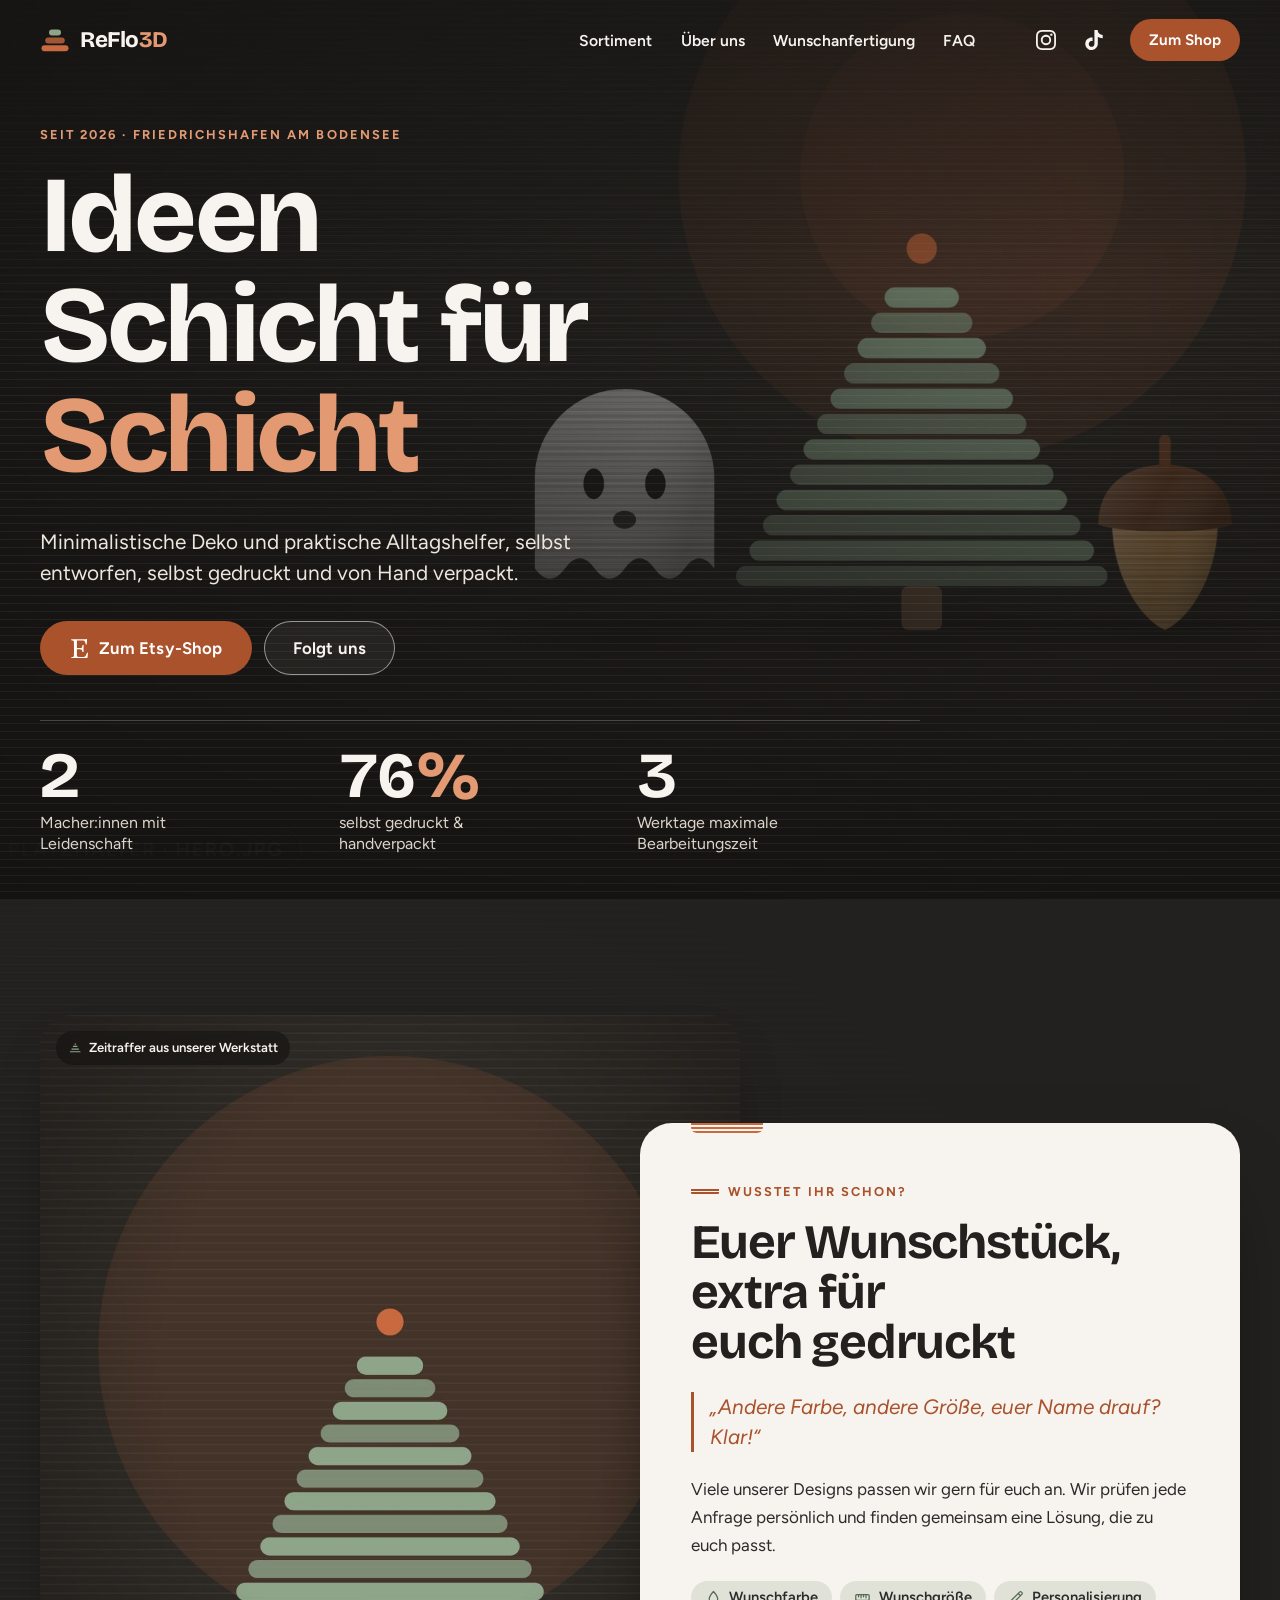
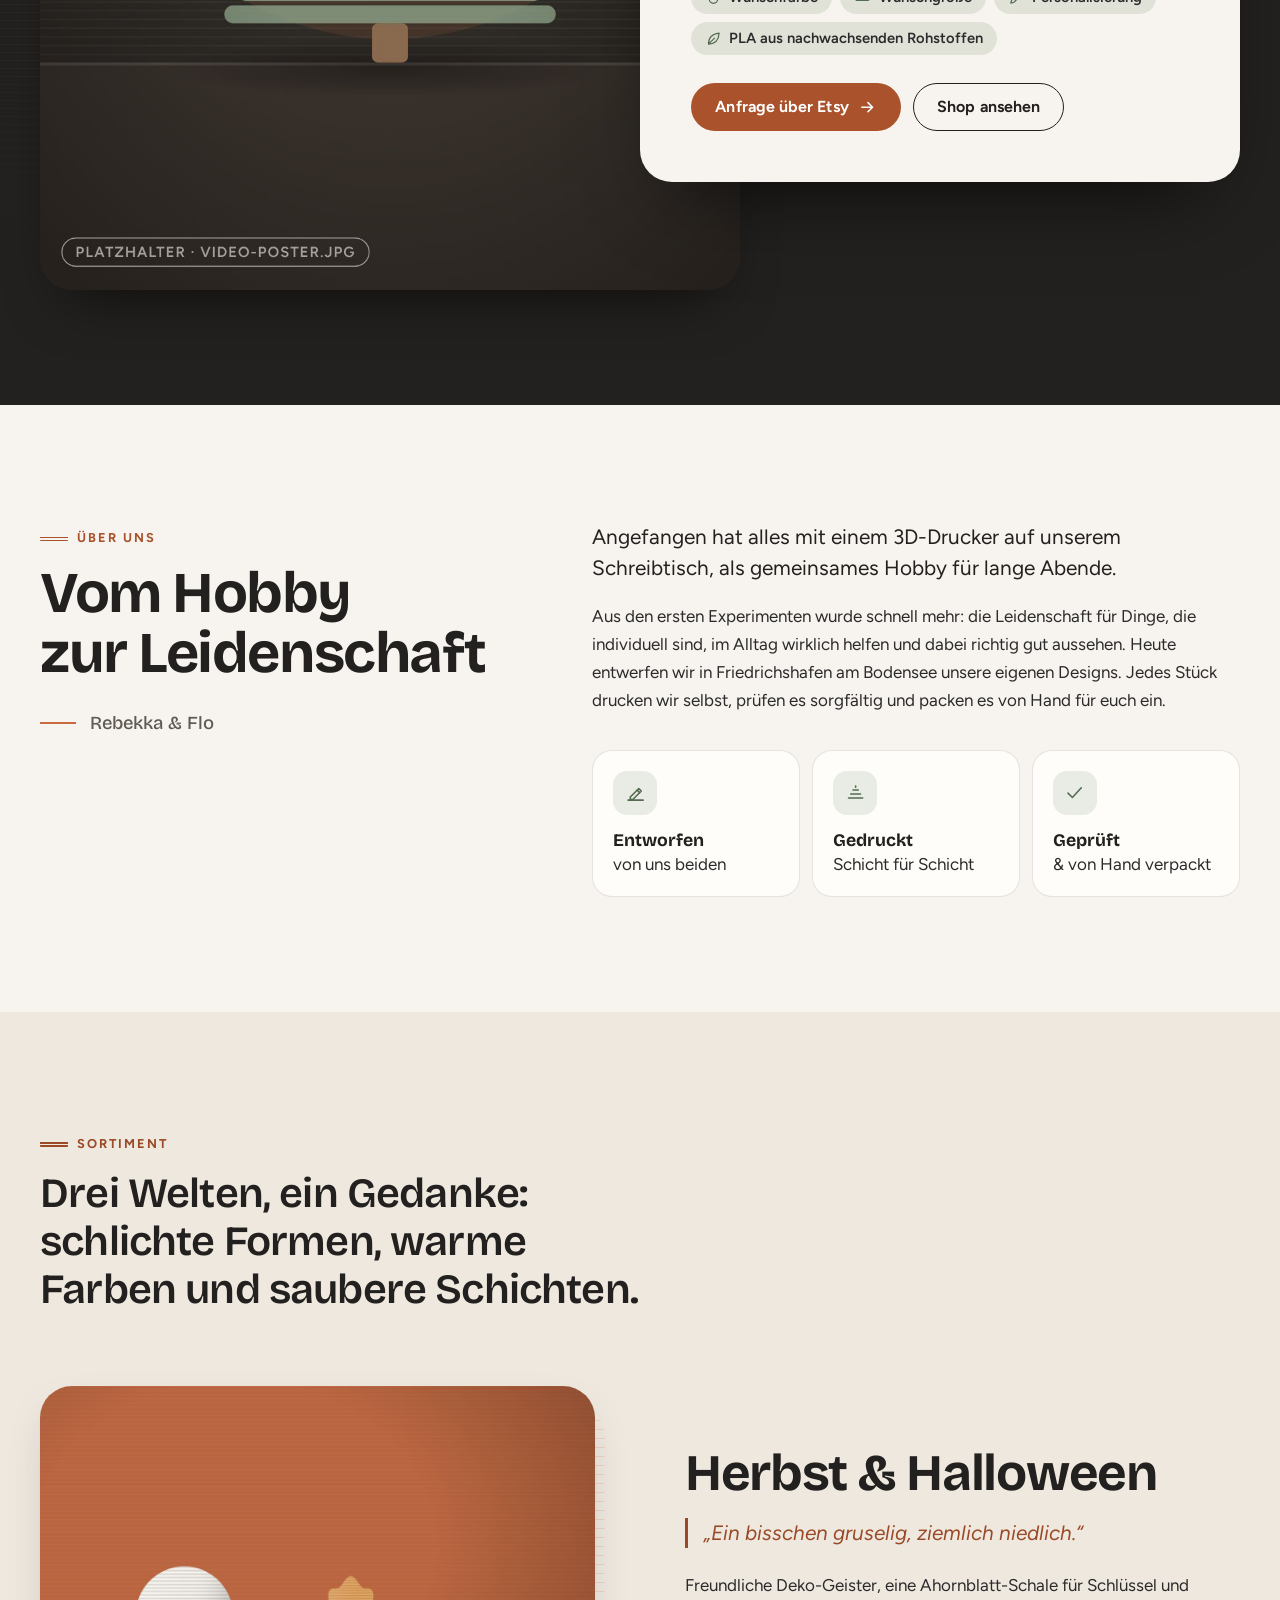
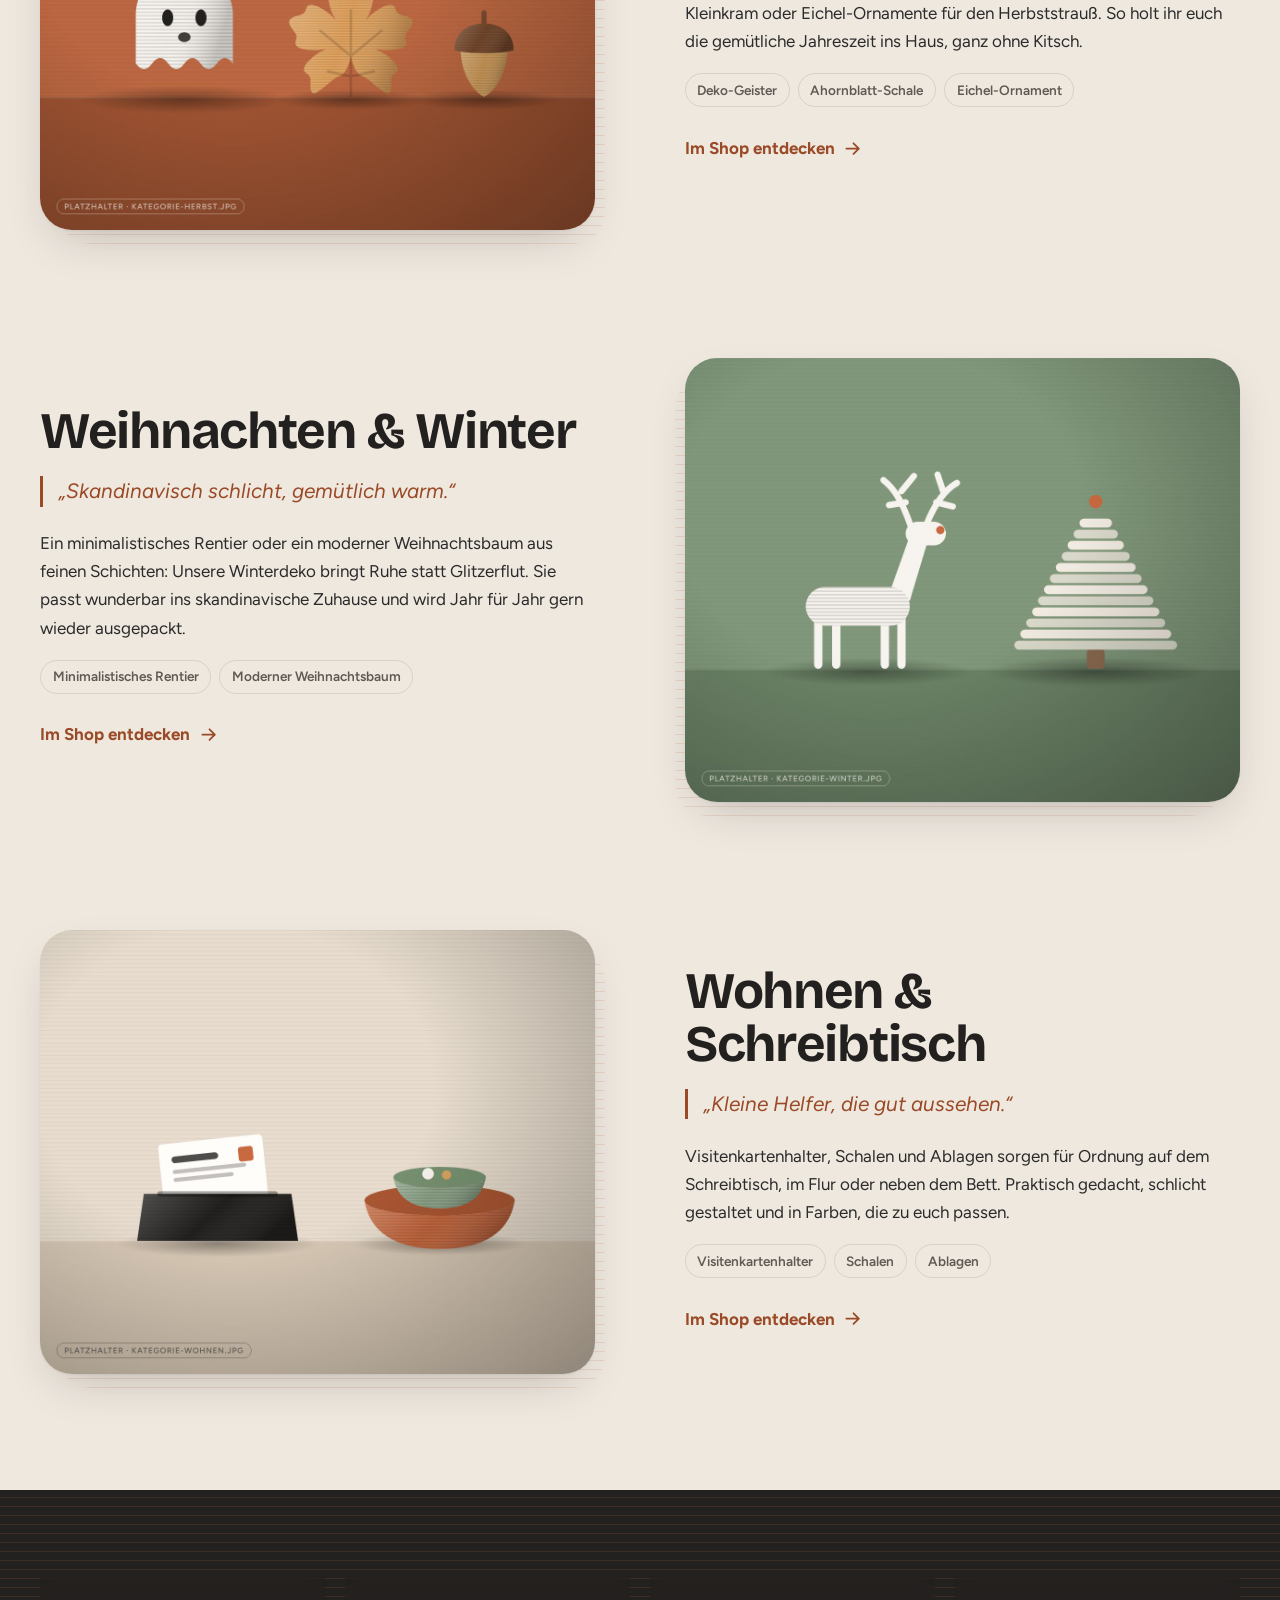
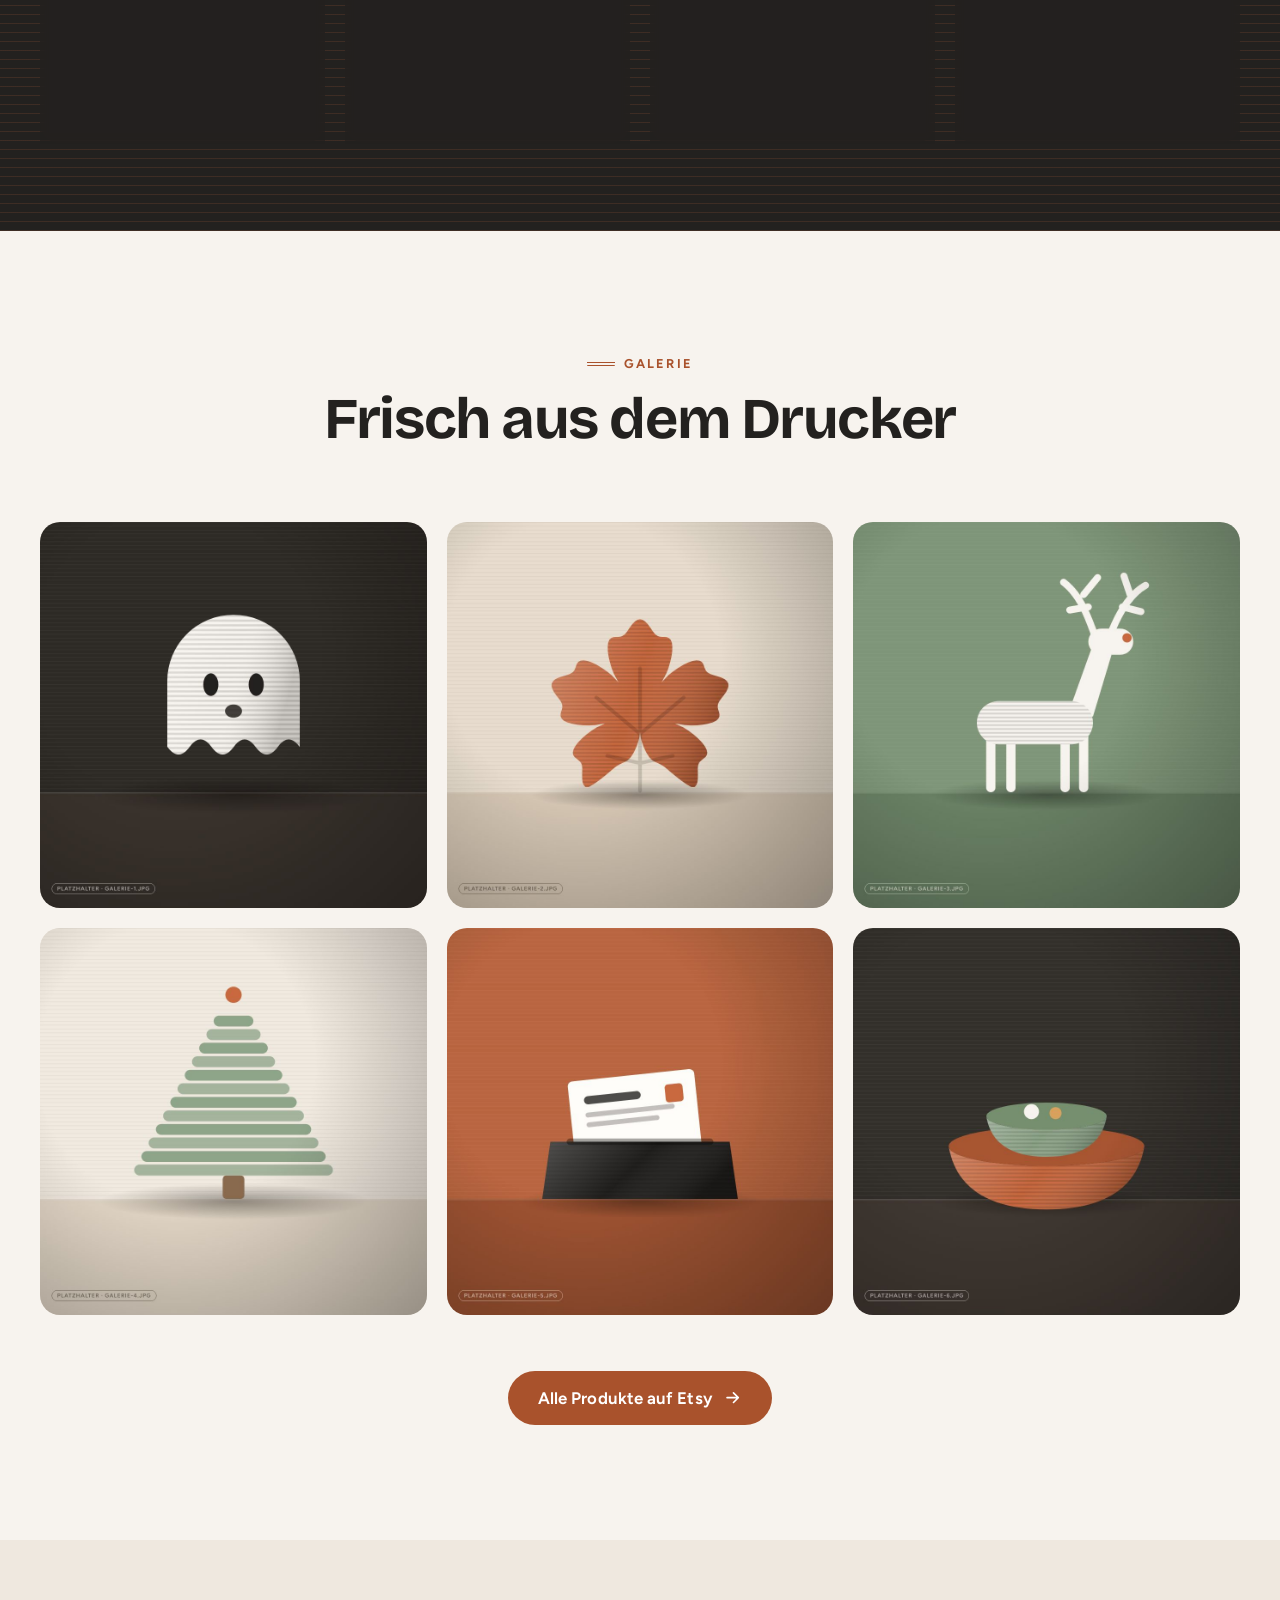
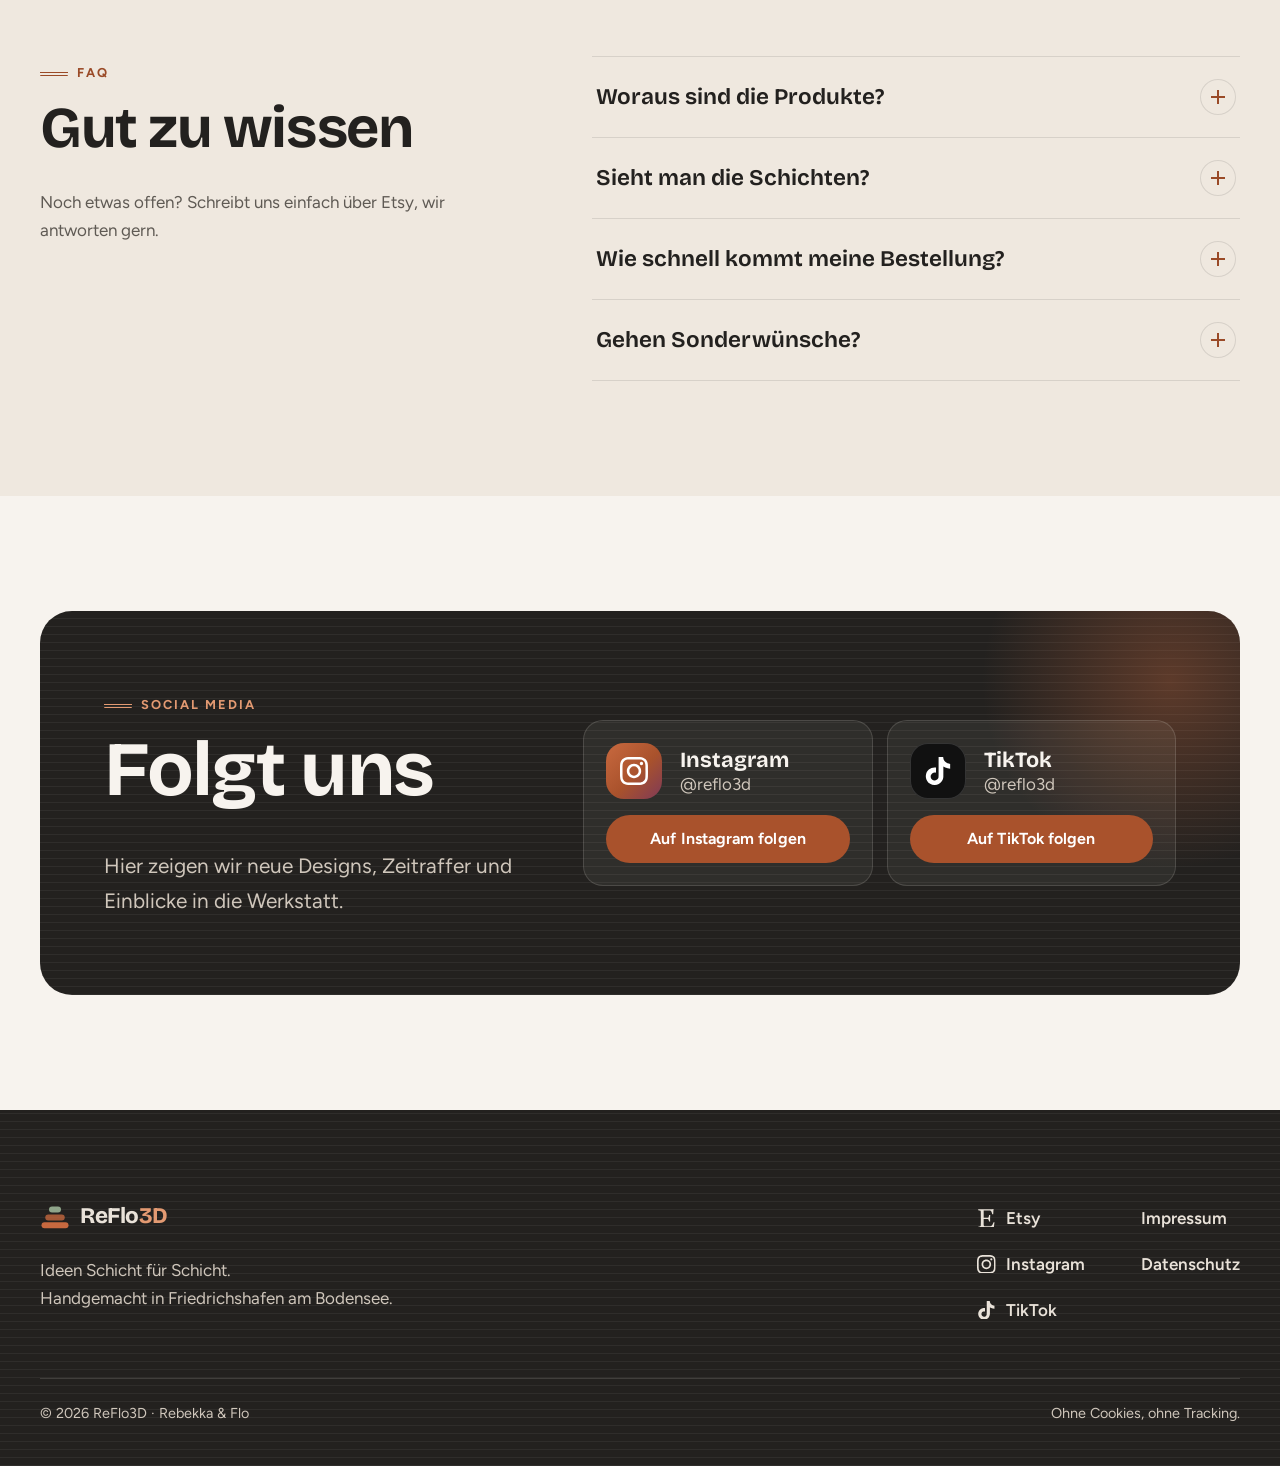
==== commit 55b3fd56: "Header: Instagram- und TikTok-Icons ergänzt - Instagram- und TikTok-Links als Icon-Buttons im Header" ====
--- a/index.html
+++ b/index.html
@@ -94,12 +94,20 @@
           <li><a href="#wunschanfertigung">Wunschanfertigung</a></li>
           <li><a href="#faq">FAQ</a></li>
         </ul>
-        <a class="btn btn-primary btn-sm" href="https://www.etsy.com/de/shop/Reflo3d" target="_blank" rel="noopener noreferrer">Zum Shop</a>
       </nav>
 
-      <button class="burger" type="button" aria-expanded="false" aria-controls="mobile-menu" aria-label="Menü öffnen" data-burger>
-        <span class="burger-lines" aria-hidden="true"><span></span><span></span><span></span></span>
-      </button>
+      <div class="header-actions">
+        <a class="header-social" href="https://www.instagram.com/reflo3d" target="_blank" rel="noopener noreferrer" aria-label="ReFlo3D auf Instagram">
+          <svg class="icon" aria-hidden="true" focusable="false"><use href="#i-instagram"/></svg>
+        </a>
+        <a class="header-social" href="https://www.tiktok.com/@reflo3d" target="_blank" rel="noopener noreferrer" aria-label="ReFlo3D auf TikTok">
+          <svg class="icon" aria-hidden="true" focusable="false"><use href="#i-tiktok"/></svg>
+        </a>
+        <a class="btn btn-primary btn-sm header-shop" href="https://www.etsy.com/de/shop/Reflo3d" target="_blank" rel="noopener noreferrer">Zum Shop</a>
+        <button class="burger" type="button" aria-expanded="false" aria-controls="mobile-menu" aria-label="Menü öffnen" data-burger>
+          <span class="burger-lines" aria-hidden="true"><span></span><span></span><span></span></span>
+        </button>
+      </div>
     </div>
   </header>
 
--- a/assets/css/style.css
+++ b/assets/css/style.css
@@ -366,10 +366,26 @@
 .burger[aria-expanded="true"] .burger-lines span:nth-child(2) { opacity: 0; }
 .burger[aria-expanded="true"] .burger-lines span:nth-child(3) { top: 7px; transform: rotate(-45deg); }
 
+/* Instagram/TikTok im Header: Farbe folgt dem Header-Zustand (hell über dem Hero, dunkel beim Scrollen) */
+.header-actions { display: flex; align-items: center; gap: 4px; }
+.header-social {
+  display: inline-grid; place-items: center;
+  width: 44px; height: 44px; flex: none;
+  border-radius: 999px;
+  color: inherit;
+  transition: background-color .25s, transform .3s var(--ease-out);
+}
+.header-social .icon { width: 20px; height: 20px; }
+.header-social:hover { background: rgba(127, 120, 112, .18); transform: translateY(-1px); }
+.header-social:focus-visible { border-radius: 999px; }
+.header-shop { display: none; }
+.menu-open .header-social { visibility: hidden; }
+
 @media (min-width: 900px) {
   :root { --header-h: 80px; }
-  .nav { display: flex; align-items: center; gap: clamp(20px, 3vw, 40px); }
+  .nav { display: flex; align-items: center; margin-left: auto; margin-right: clamp(12px, 2vw, 28px); }
   .burger { display: none; }
+  .header-shop { display: inline-flex; margin-left: 10px; }
 }
 
 /* Mobiles Vollbild-Menü */
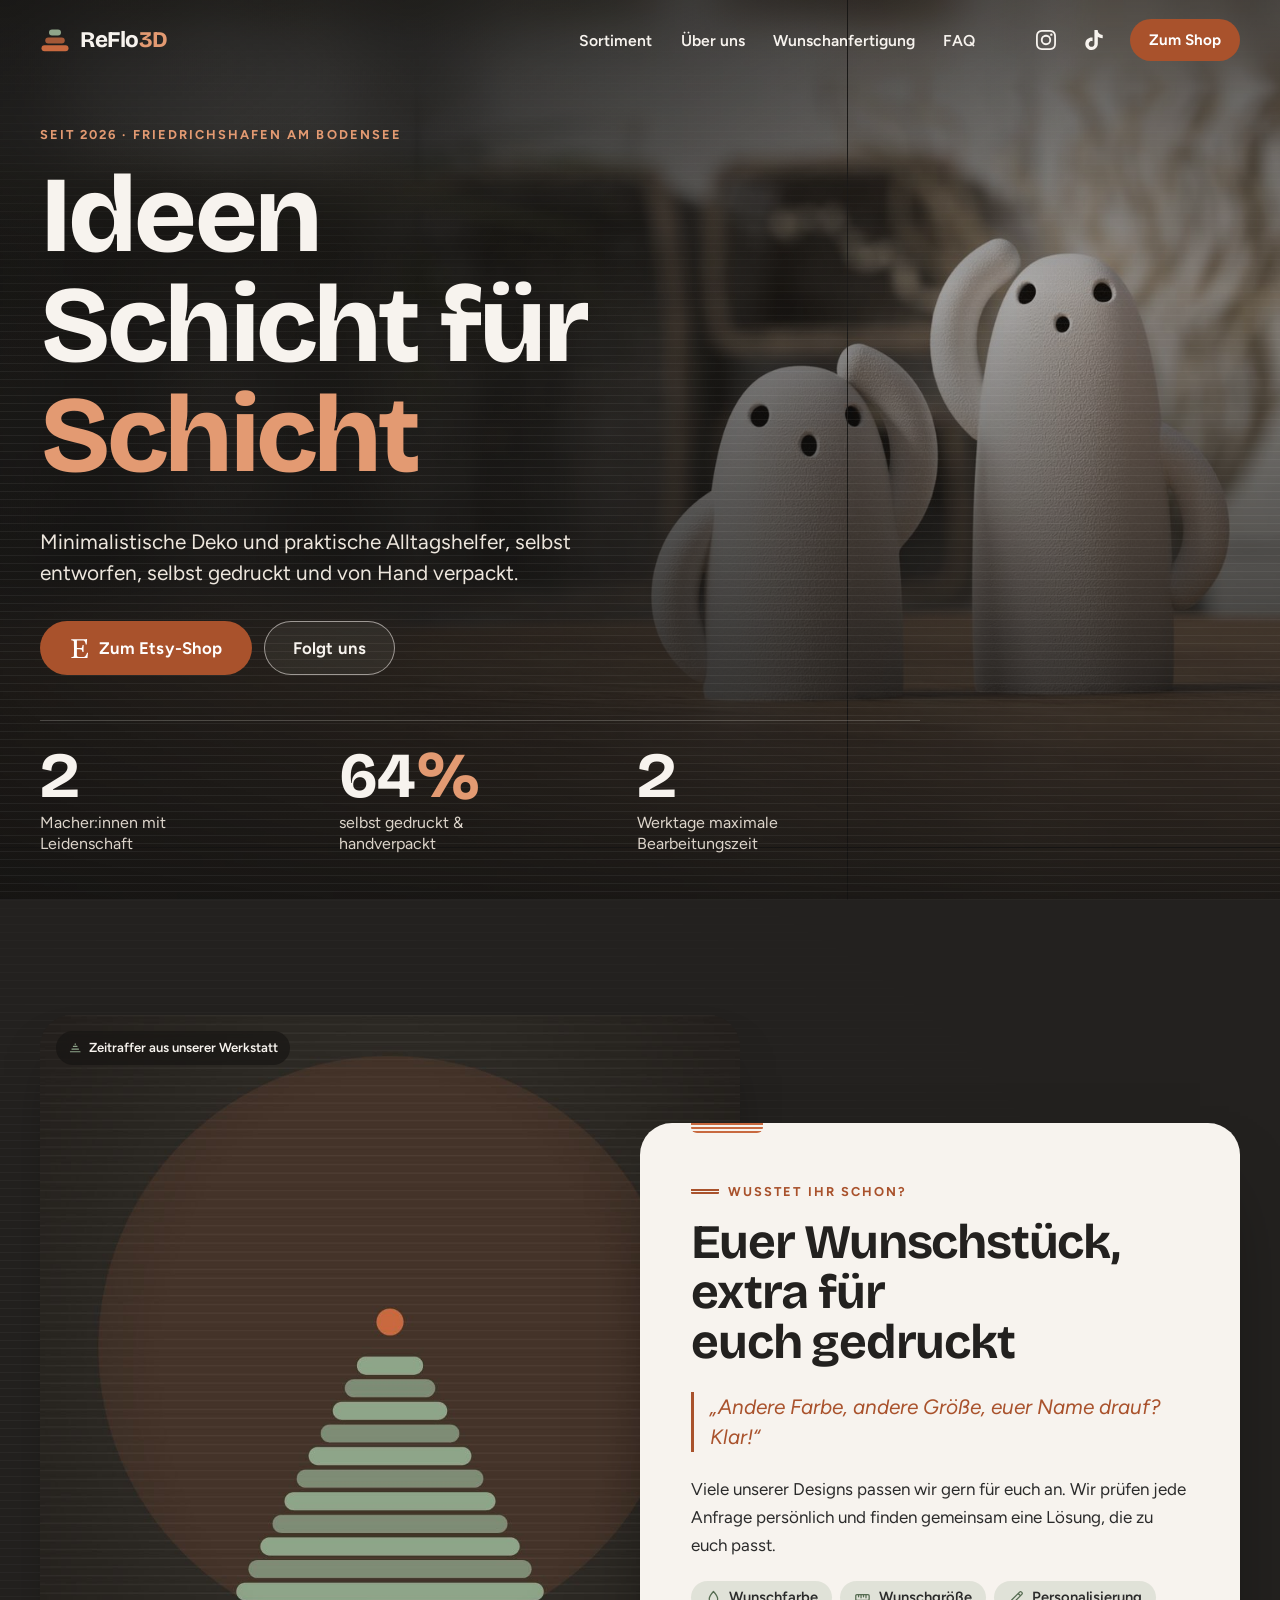
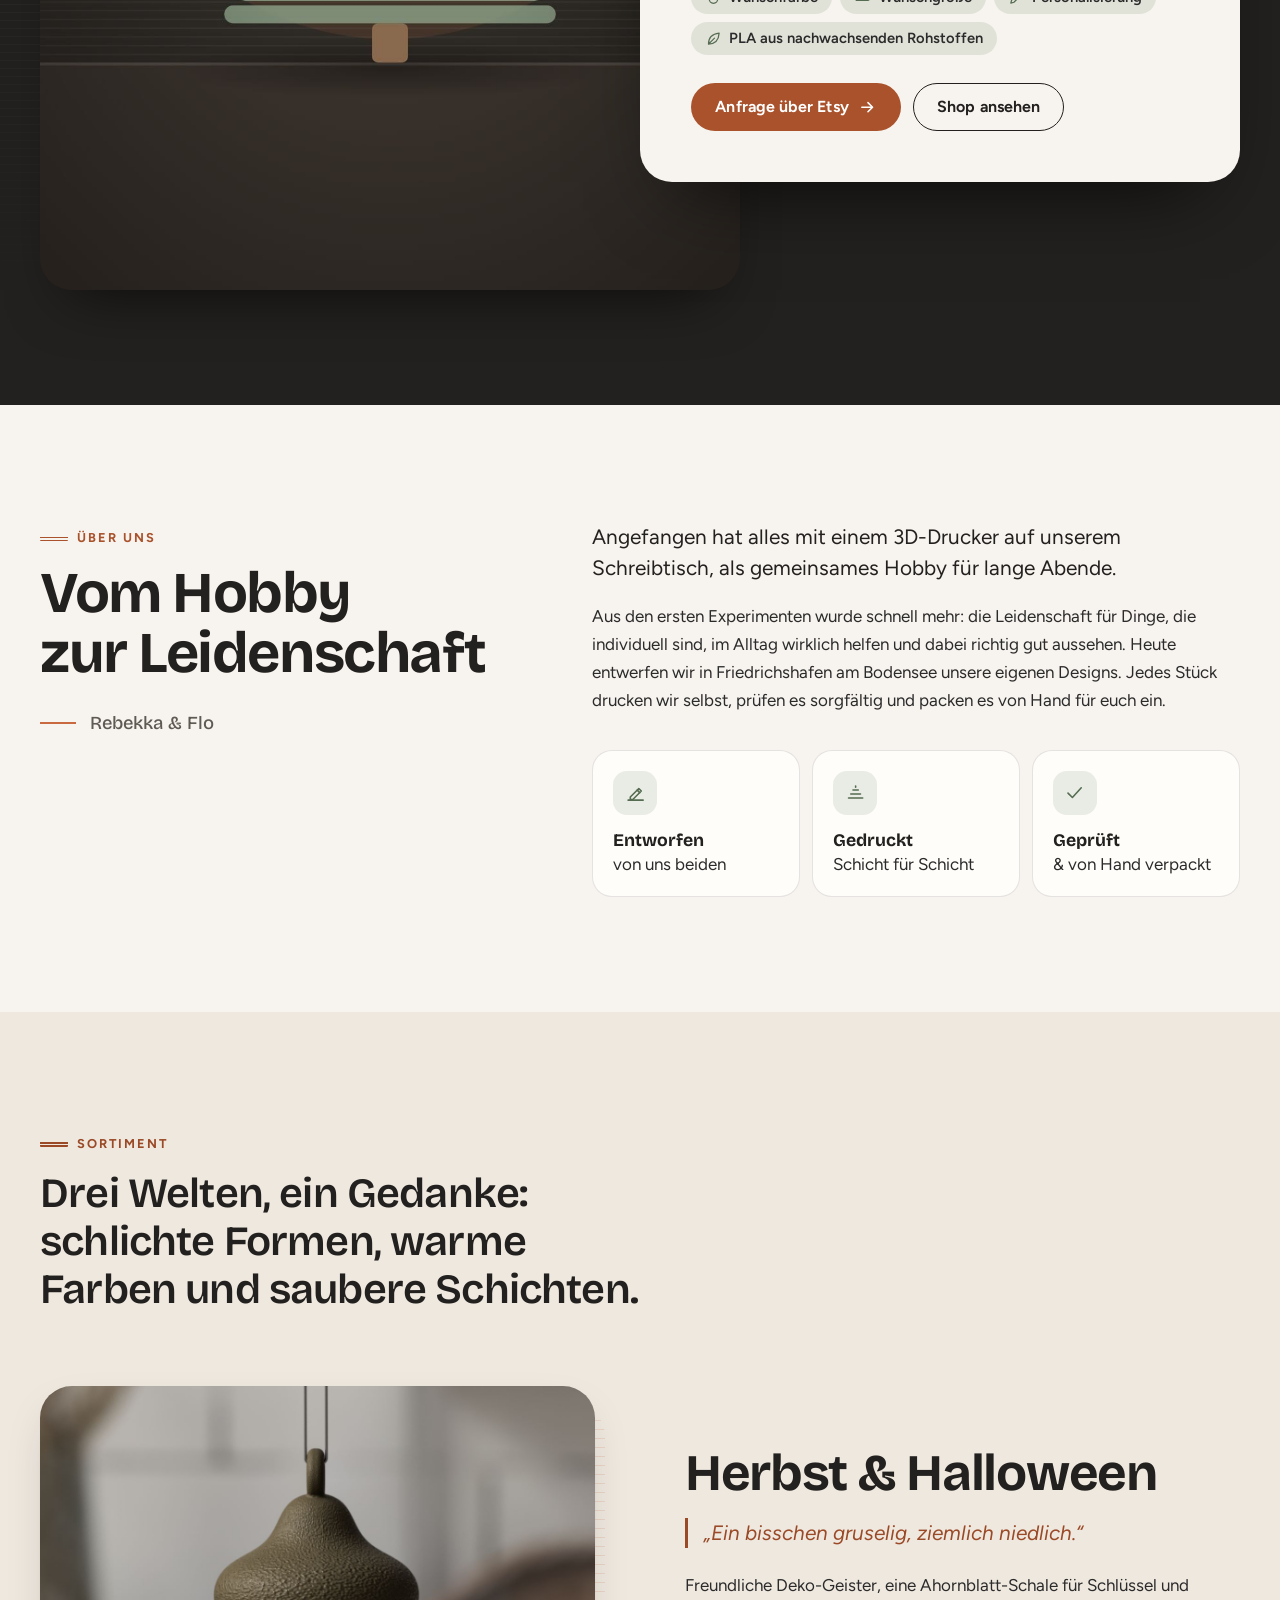
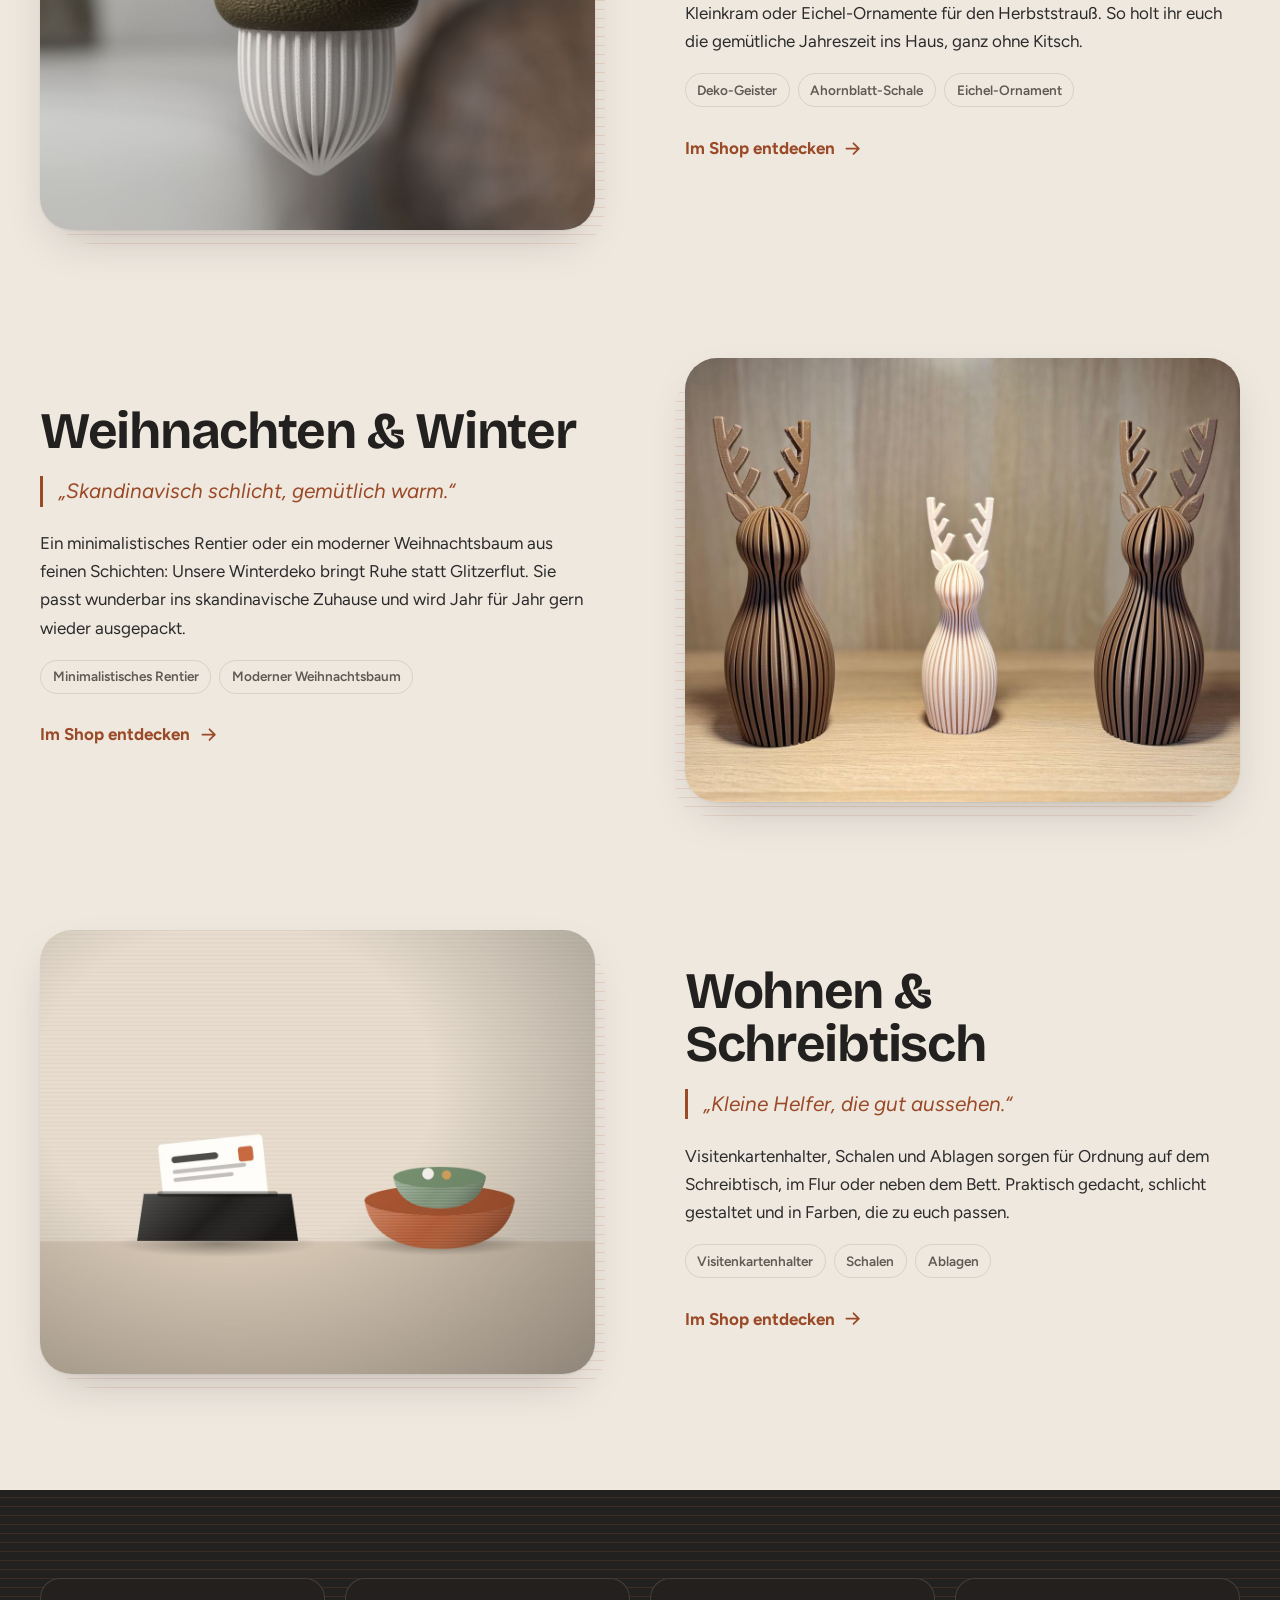
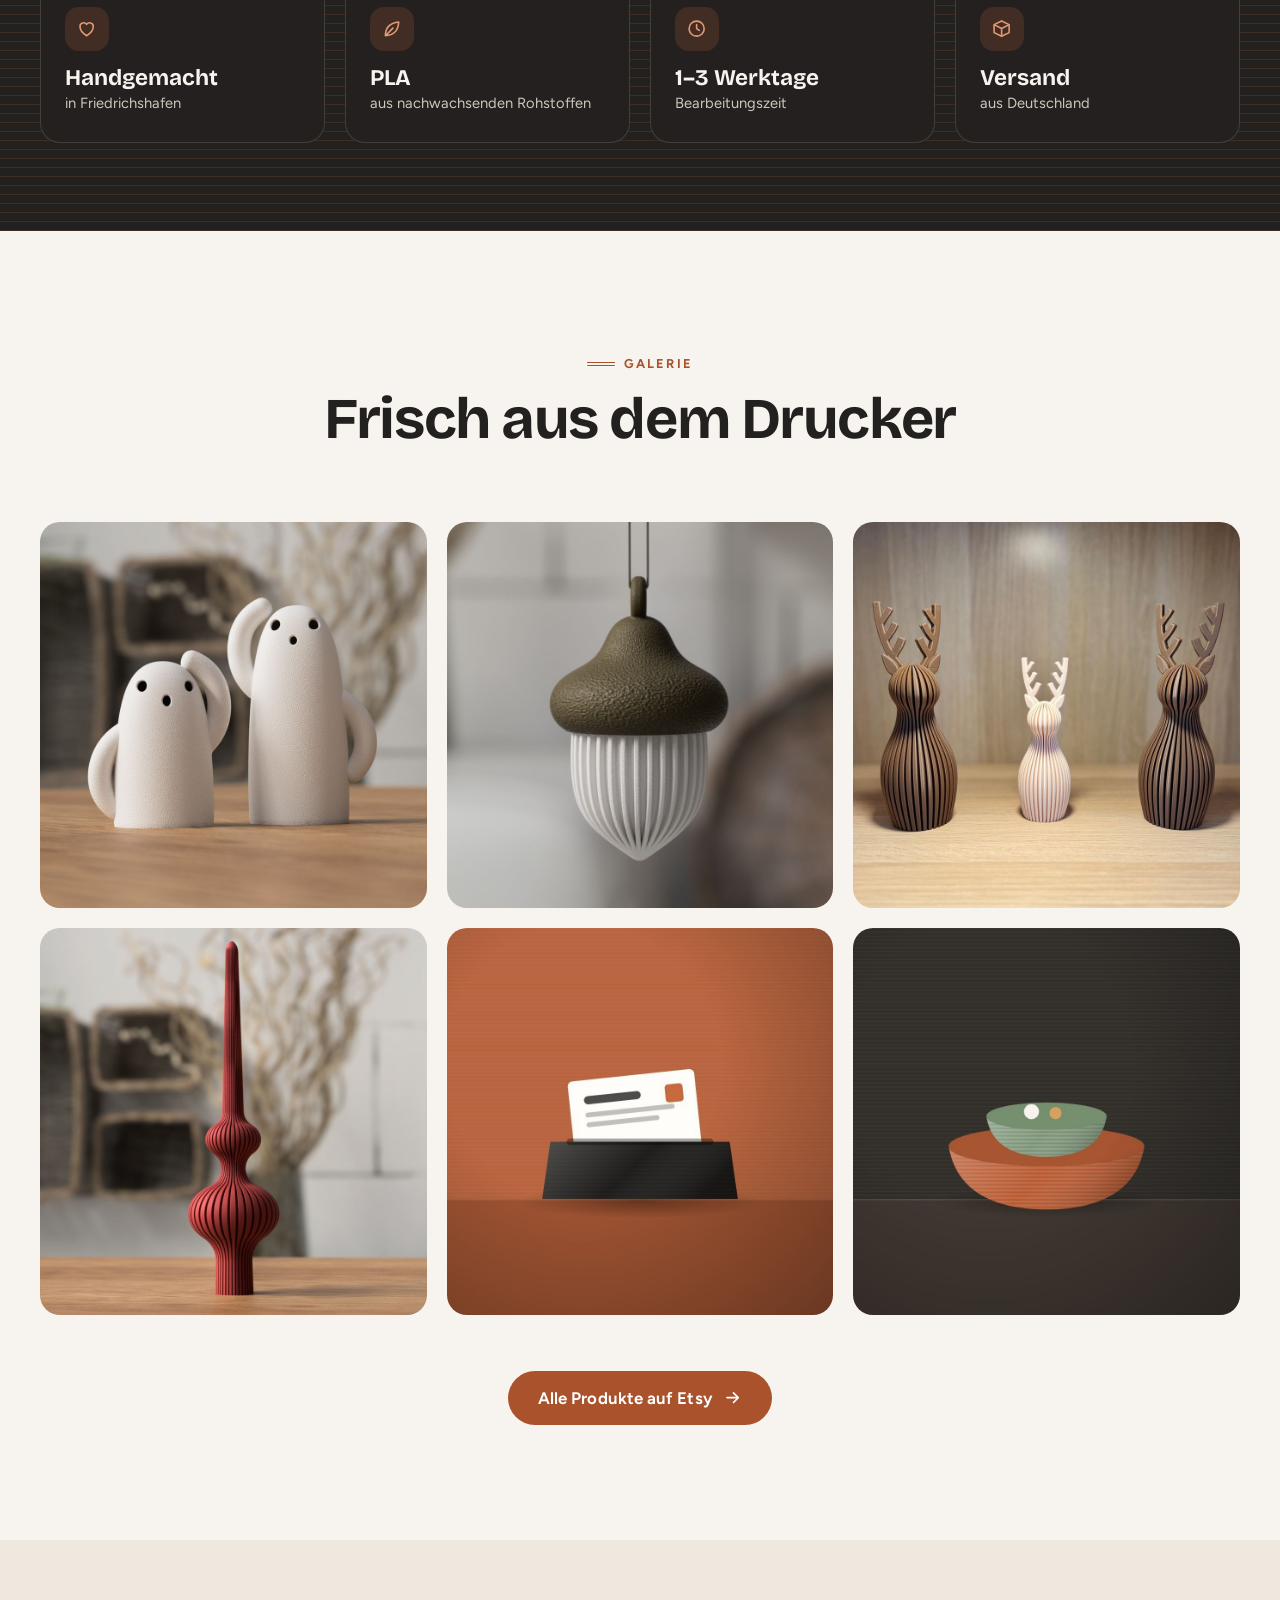
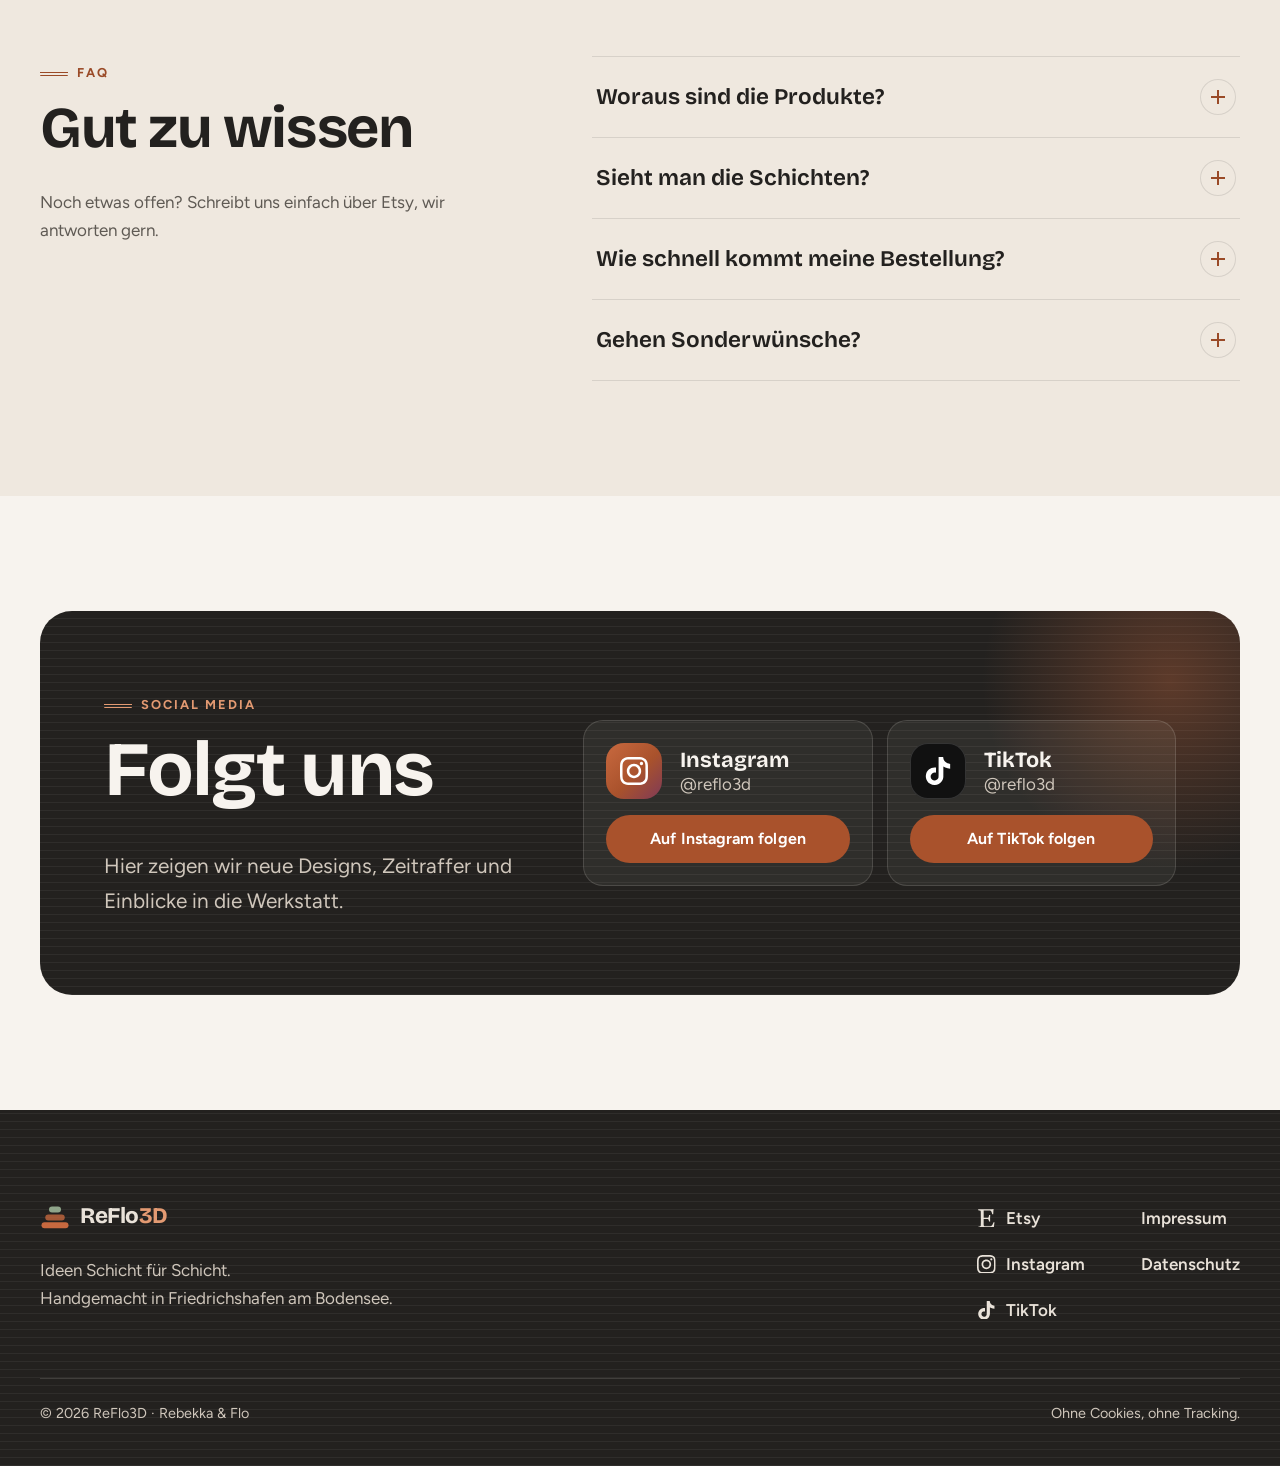
==== commit 6628e4f5: "Echte Produktfotos eingebaut, Impressum auf Rebekka Ott umgestellt Produktfotos - hero.jpg: Haniwa-G" ====
--- a/index.html
+++ b/index.html
@@ -19,7 +19,7 @@
   <meta property="og:image" content="https://reflo3d.de/assets/img/og-image.jpg">
   <meta property="og:image:width" content="1200">
   <meta property="og:image:height" content="630">
-  <meta property="og:image:alt" content="ReFlo3D – Ideen Schicht für Schicht">
+  <meta property="og:image:alt" content="ReFlo3D – Ideen Schicht für Schicht: zwei weiße 3D-gedruckte Deko-Geister">
   <meta name="twitter:card" content="summary_large_image">
   <meta name="twitter:title" content="ReFlo3D – Ideen Schicht für Schicht">
   <meta name="twitter:description" content="Minimalistische 3D-Druck-Deko und Alltagshelfer aus Friedrichshafen am Bodensee.">
@@ -141,8 +141,8 @@
     <!-- 2. Hero -->
     <section class="hero theme-dark" id="top" aria-labelledby="hero-title">
       <div class="hero-media">
-        <img src="assets/img/hero.jpg" width="2000" height="1333" fetchpriority="high" decoding="async"
-             alt="3D-gedruckte Deko von ReFlo3D: ein kleiner Geist, ein Tannenbaum aus Schichten und eine Eichel auf einem dunklen Holztisch">
+        <img src="assets/img/hero.jpg" width="1620" height="1080" fetchpriority="high" decoding="async"
+             alt="Zwei weiße 3D-gedruckte Deko-Geister von ReFlo3D, ein kleiner und ein großer, winken mit ihren Ärmchen auf einem Holztisch">
       </div>
       <div class="hero-layers" aria-hidden="true"></div>
 
@@ -257,7 +257,7 @@
         <article class="topic">
           <figure class="topic-media reveal">
             <img src="assets/img/kategorie-herbst.jpg" width="1200" height="960" loading="lazy" decoding="async"
-                 alt="Herbstdeko aus dem 3D-Drucker: ein weißer Deko-Geist, eine Ahornblatt-Schale und ein Eichel-Ornament auf terrakottafarbenem Grund">
+                 alt="Herbstdeko aus dem 3D-Drucker: hängendes Eichel-Ornament mit olivgrüner, strukturierter Kappe und weißem, fein gerilltem Körper">
           </figure>
           <div class="topic-body reveal">
             <h2 class="topic-title">Herbst &amp; Halloween</h2>
@@ -275,7 +275,7 @@
         <article class="topic">
           <figure class="topic-media reveal">
             <img src="assets/img/kategorie-winter.jpg" width="1200" height="960" loading="lazy" decoding="async"
-                 alt="Winterdeko: ein minimalistisches Rentier in Creme und ein moderner Weihnachtsbaum aus gestapelten Schichten auf salbeigrünem Grund">
+                 alt="Winterdeko: drei 3D-gedruckte Rentier-Figuren mit Geweih und Rillenstruktur, zwei in Braun und eine kleinere in Creme, auf einem Holzregal">
           </figure>
           <div class="topic-body reveal">
             <h2 class="topic-title">Weihnachten &amp; Winter</h2>
@@ -293,7 +293,7 @@
         <article class="topic">
           <figure class="topic-media reveal">
             <img src="assets/img/kategorie-wohnen.jpg" width="1200" height="960" loading="lazy" decoding="async"
-                 alt="Schreibtisch-Helfer: ein anthrazitfarbener Visitenkartenhalter mit Karte und zwei ineinandergestellte Schalen in Terrakotta und Salbeigrün">
+                 alt="Illustration von Schreibtisch-Helfern: ein anthrazitfarbener Visitenkartenhalter mit Karte und zwei ineinandergestellte Schalen in Terrakotta und Salbeigrün">
           </figure>
           <div class="topic-body reveal">
             <h2 class="topic-title">Wohnen &amp; Schreibtisch</h2>
@@ -346,12 +346,12 @@
           <h2 class="section-title" id="gallery-title">Frisch aus dem Drucker</h2>
         </header>
         <ul class="gallery-grid">
-          <li class="gallery-item reveal"><img src="assets/img/galerie-1.jpg" width="900" height="900" loading="lazy" decoding="async" alt="Weißer Deko-Geist aus PLA mit sichtbaren feinen Schichtlinien"></li>
-          <li class="gallery-item reveal"><img src="assets/img/galerie-2.jpg" width="900" height="900" loading="lazy" decoding="async" alt="Ahornblatt-Schale in Terrakotta, 3D-gedruckt"></li>
-          <li class="gallery-item reveal"><img src="assets/img/galerie-3.jpg" width="900" height="900" loading="lazy" decoding="async" alt="Minimalistisches Rentier in Creme als Winterdeko"></li>
-          <li class="gallery-item reveal"><img src="assets/img/galerie-4.jpg" width="900" height="900" loading="lazy" decoding="async" alt="Moderner Weihnachtsbaum aus gestapelten Schichten in Salbeigrün"></li>
-          <li class="gallery-item reveal"><img src="assets/img/galerie-5.jpg" width="900" height="900" loading="lazy" decoding="async" alt="Visitenkartenhalter in Anthrazit mit eingesteckter Visitenkarte"></li>
-          <li class="gallery-item reveal"><img src="assets/img/galerie-6.jpg" width="900" height="900" loading="lazy" decoding="async" alt="Zwei ineinandergestellte Schalen in Terrakotta und Salbeigrün"></li>
+          <li class="gallery-item reveal"><img src="assets/img/galerie-1.jpg" width="900" height="900" loading="lazy" decoding="async" alt="Zwei weiße Deko-Geister aus PLA, ein kleiner und ein großer, die mit ihren Ärmchen winken"></li>
+          <li class="gallery-item reveal"><img src="assets/img/galerie-2.jpg" width="900" height="900" loading="lazy" decoding="async" alt="Hängendes Eichel-Ornament mit olivgrüner Kappe und weißem Rillenkörper vor unscharfem Hintergrund"></li>
+          <li class="gallery-item reveal"><img src="assets/img/galerie-3.jpg" width="900" height="900" loading="lazy" decoding="async" alt="Drei Rentier-Figuren aus PLA in Braun und Creme nebeneinander auf einem Holzregal"></li>
+          <li class="gallery-item reveal"><img src="assets/img/galerie-4.jpg" width="900" height="900" loading="lazy" decoding="async" alt="Rote Christbaumspitze mit feinen senkrechten Rillen, stehend auf einem Holztisch"></li>
+          <li class="gallery-item reveal"><img src="assets/img/galerie-5.jpg" width="900" height="900" loading="lazy" decoding="async" alt="Illustration eines Visitenkartenhalters in Anthrazit mit eingesteckter Visitenkarte"></li>
+          <li class="gallery-item reveal"><img src="assets/img/galerie-6.jpg" width="900" height="900" loading="lazy" decoding="async" alt="Illustration von zwei ineinandergestellten Schalen in Terrakotta und Salbeigrün"></li>
         </ul>
         <div class="center reveal">
           <a class="btn btn-primary btn-lg" href="https://www.etsy.com/de/shop/Reflo3d" target="_blank" rel="noopener noreferrer">
--- a/assets/css/style.css
+++ b/assets/css/style.css
@@ -438,6 +438,10 @@
 .hero-media { position: absolute; inset: 0; z-index: -3; }
 .hero-media img {
   width: 100%; height: 100%; object-fit: cover; object-position: 72% 50%;
+}
+/* Hochformat: Ausschnitt weiter rechts, damit die Geister ganz im Bild sind */
+@media (max-aspect-ratio: 1/1) {
+  .hero-media img { object-position: 93% 50%; }
 }
 /* Dunkler Verlauf: sichert Kontrast für den Text auf jedem späteren Foto */
 .hero::before {
